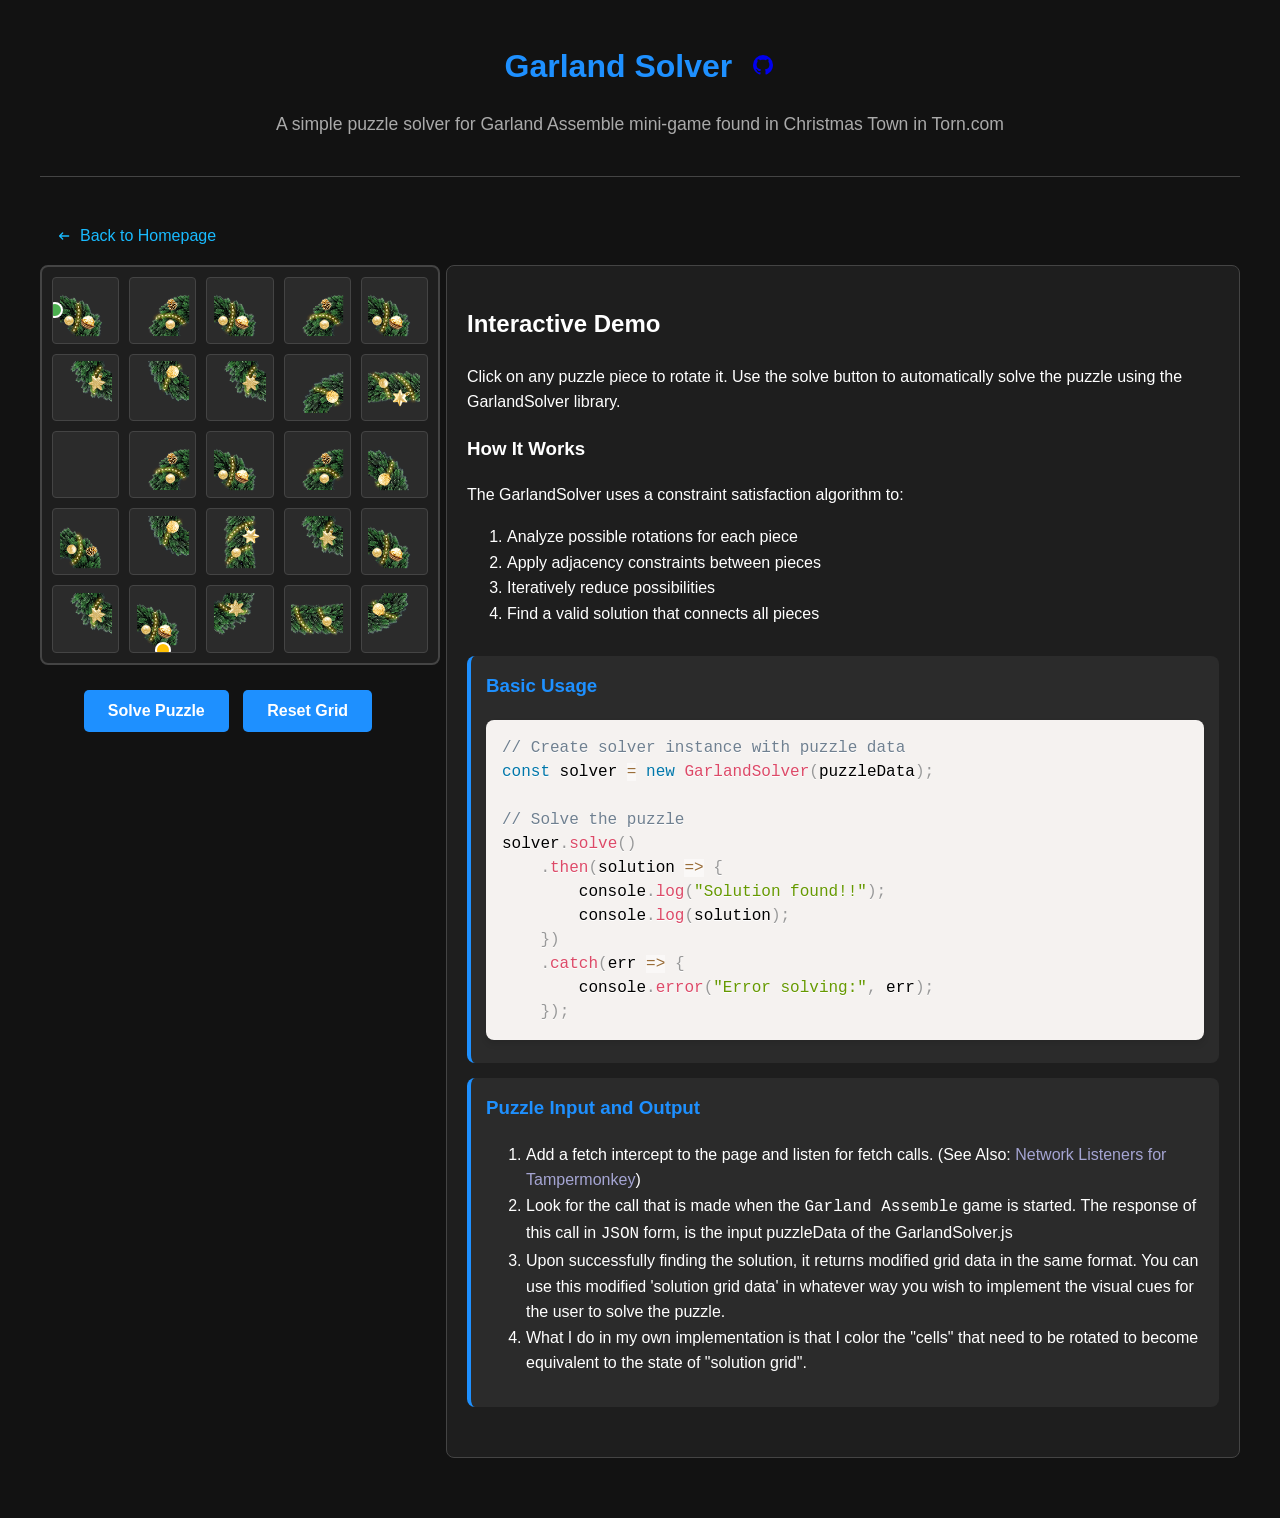
==== docs/examples/garland/index.html @ 89006426 "init" ====
<!DOCTYPE html>
<html lang="en">

<head>
    <meta charset="UTF-8">
    <meta name="viewport" content="width=device-width, initial-scale=1.0">
    <title>Garland Solver - Interactive Demo</title>
    <style>
        :root {
            --primary: #1e90ff;
            --primary-hover: #1c86ee;
            --bg-dark: #121212;
            --bg-medium: #1e1e1e;
            --bg-light: #2b2b2b;
            --border: #444;
            --text: #ffffff;
            --success: #4CAF50;
            --error: #F44336;
        }

        body {
            font-family: 'Segoe UI', Tahoma, Geneva, Verdana, sans-serif;
            margin: 0;
            padding: 20px;
            background-color: var(--bg-dark);
            color: var(--text);
            line-height: 1.6;
        }

        .container {
            max-width: 1200px;
            margin: 0 auto;
        }

        header {
            text-align: center;
            margin-bottom: 30px;
            padding-bottom: 20px;
            border-bottom: 1px solid var(--border);
        }

        h1 {
            color: var(--primary);
            margin-bottom: 10px;
        }

        .subtitle {
            color: #aaa;
            font-size: 1.1rem;
        }

        .demo-section {
            display: flex;
            flex-wrap: wrap;
            gap: 30px;
            margin-bottom: 40px;
        }

        .demo-grid {
            flex: 1;
            min-width: 300px;
        }

        .documentation {
            flex: 2;
            min-width: 300px;
            background-color: var(--bg-medium);
            padding: 20px;
            border-radius: 8px;
            border: 1px solid var(--border);
        }

        .grid {
            display: grid;
            grid-template-columns: repeat(5, 1fr);
            grid-gap: 10px;
            width: 100%;
            max-width: 530px;
            aspect-ratio: 1 / 1;
            background-color: var(--bg-medium);
            padding: 10px;
            border-radius: 8px;
            border: 2px solid var(--border);
            margin: 0 auto;
        }

        .grid-item {
            background-color: var(--bg-light);
            border: 1px solid var(--border);
            display: flex;
            justify-content: center;
            align-items: center;
            border-radius: 4px;
            transition: all 0.3s ease;
            position: relative;
            overflow: hidden;
        }

        .grid-item:hover {
            background-color: var(--bg-light);
            transform: scale(1.05);
            box-shadow: 0 0 10px rgba(30, 144, 255, 0.5);
        }

        .grid-item img {
            width: 80%;
            height: 80%;
            object-fit: contain;
            transition: transform 0.3s ease;
        }

        .grid-item.end::after {
            content: '';
            position: absolute;
            width: 12px;
            height: 12px;
            border-radius: 50%;
            border: 2px solid white;
        }

        .grid-item.end-right::after {
            right: -6px;
            top: 50%;
            transform: translateY(-50%);
            background-color: var(--primary);
        }

        .grid-item.end-left::after {
            left: -6px;
            top: 50%;
            transform: translateY(-50%);
            background-color: var(--success);
        }

        .grid-item.end-top::after {
            top: -6px;
            left: 50%;
            transform: translateX(-50%);
            background-color: var(--error);
        }

        .grid-item.end-bottom::after {
            bottom: -6px;
            left: 50%;
            transform: translateX(-50%);
            background-color: #FFC107;
        }

        .controls {
            text-align: center;
            margin: 20px 0;
        }

        button {
            background-color: var(--primary);
            color: var(--text);
            border: none;
            padding: 12px 24px;
            font-size: 16px;
            border-radius: 5px;
            cursor: pointer;
            transition: background-color 0.3s;
            font-weight: bold;
            margin: 5px;
        }

        button:hover {
            background-color: var(--primary-hover);
        }

        button:focus {
            outline: 2px solid var(--text);
            outline-offset: 2px;
        }

        .status {
            margin-top: 15px;
            padding: 10px;
            border-radius: 5px;
            text-align: center;
            font-weight: bold;
        }

        .success {
            background-color: rgba(76, 175, 80, 0.2);
            color: var(--success);
        }

        .error {
            background-color: rgba(244, 67, 54, 0.2);
            color: var(--error);
        }

        pre[class*="language-"] {
            border-radius: 8px;
            margin: 20px 0;
            box-shadow: 0 4px 6px rgba(0, 0, 0, 0.1);
        }

        code {
            font-family: 'Fira Code', Monaco, Consolas, 'Courier New', monospace;
        }

        .features {
            margin: 30px 0;
        }

        .feature {
            background-color: var(--bg-light);
            padding: 15px;
            border-radius: 8px;
            margin-bottom: 15px;
            border-left: 4px solid var(--primary);
        }

        .feature h3 {
            margin-top: 0;
            color: var(--primary);
        }

        footer {
            text-align: center;
            margin-top: 40px;
            padding-top: 20px;
            border-top: 1px solid var(--border);
            color: #aaa;
            font-size: 0.9rem;
        }

        @media (max-width: 768px) {
            .demo-section {
                flex-direction: column;
            }

            .grid {
                max-width: 100%;
            }
        }

        .feature ol li a {
            text-decoration: none;
            color: rgb(165, 165, 211) !important;
        }

        h1 span {
            margin-right: 1.2rem;
        }
        #back-to-homepage {
            padding: 1rem;
        }
        #back-to-homepage a {
            display: flex;
            align-items: center;
            gap: 0.5em;
            /* Adjust based on font size (e.g., 0.5em = half the font size) */
            text-decoration: none;
            color: #19bbff;

        }

        #back-to-homepage a svg {
            flex-shrink: 0;
            width: 1em;
            /* Makes SVG size match text size */
            height: 1em;
        }
    </style>
    <link rel="stylesheet" href="../../../css/prism.css">
    <script src="../../../js/prism.js"></script>
    <script src="../../../js/libs/garlandSolver.js"></script>
</head>

<body>
    <div class="container">
        <header>
            <h1><span>Garland Solver</span><a
                    href="https://github.com/sid-the-sloth1/libraries/tree/main/libs/garlandSolver" target="_blank"><svg
                        xmlns="http://www.w3.org/2000/svg" width="24" height="24" viewBox="0 0 24 24">
                        <path fill="currentColor"
                            d="M12 2A10 10 0 0 0 2 12c0 4.42 2.87 8.17 6.84 9.5c.5.08.66-.23.66-.5v-1.69c-2.77.6-3.36-1.34-3.36-1.34c-.46-1.16-1.11-1.47-1.11-1.47c-.91-.62.07-.6.07-.6c1 .07 1.53 1.03 1.53 1.03c.87 1.52 2.34 1.07 2.91.83c.09-.65.35-1.09.63-1.34c-2.22-.25-4.55-1.11-4.55-4.92c0-1.11.38-2 1.03-2.71c-.1-.25-.45-1.29.1-2.64c0 0 .84-.27 2.75 1.02c.79-.22 1.65-.33 2.5-.33s1.71.11 2.5.33c1.91-1.29 2.75-1.02 2.75-1.02c.55 1.35.2 2.39.1 2.64c.65.71 1.03 1.6 1.03 2.71c0 3.82-2.34 4.66-4.57 4.91c.36.31.69.92.69 1.85V21c0 .27.16.59.67.5C19.14 20.16 22 16.42 22 12A10 10 0 0 0 12 2" />
                    </svg></a></h1>
            <p class="subtitle">A simple puzzle solver for Garland Assemble mini-game found in Christmas Town in
                Torn.com</p>
        </header>
        <div id="back-to-homepage">
            <a href="../../../index.html">
                <svg xmlns="http://www.w3.org/2000/svg" width="24" height="24" viewBox="0 0 24 24">
                    <path fill="currentColor"
                        d="m7.85 13l2.85 2.85q.3.3.288.7t-.288.7q-.3.3-.712.313t-.713-.288L4.7 12.7q-.3-.3-.3-.7t.3-.7l4.575-4.575q.3-.3.713-.287t.712.312q.275.3.288.7t-.288.7L7.85 11H19q.425 0 .713.288T20 12t-.288.713T19 13z" />
                </svg>
                <span>Back to Homepage</span>
            </a>
        </div>
        <div class="demo-section">
            <div class="demo-grid">
                <div class="grid" id="grid"></div>
                <div class="controls">
                    <button id="solveBtn">Solve Puzzle</button>
                    <button id="resetBtn">Reset Grid</button>
                </div>
                <div id="status" class="status" style="display: none;"></div>
            </div>

            <div class="documentation">
                <h2>Interactive Demo</h2>
                <p>Click on any puzzle piece to rotate it. Use the solve button to automatically solve the puzzle using
                    the GarlandSolver library.</p>

                <h3>How It Works</h3>
                <p>The GarlandSolver uses a constraint satisfaction algorithm to:</p>
                <ol>
                    <li>Analyze possible rotations for each piece</li>
                    <li>Apply adjacency constraints between pieces</li>
                    <li>Iteratively reduce possibilities</li>
                    <li>Find a valid solution that connects all pieces</li>
                </ol>

                <div class="features">
                    <div class="feature">
                        <h3>Basic Usage</h3>
                        <pre><code class="language-javascript">// Create solver instance with puzzle data
const solver = new GarlandSolver(puzzleData);

// Solve the puzzle
solver.solve()
    .then(solution => {
        console.log("Solution found!!");
        console.log(solution);
    })
    .catch(err => {
        console.error("Error solving:", err);
    });</code></pre>
                    </div>

                    <div class="feature">
                        <h3>Puzzle Input and Output</h3>
                        <ol>
                            <li>Add a fetch intercept to the page and listen for fetch calls. (See Also: <a
                                    href="../../network-listeners.html">Network Listeners for Tampermonkey</a>)</li>
                            <li>Look for the call that is made when the <code>Garland Assemble</code> game is started.
                                The response of this call in <code>JSON</code> form, is the input puzzleData of the
                                GarlandSolver.js</li>
                            <li>Upon successfully finding the solution, it returns modified grid data in the same
                                format. You can use this modified 'solution grid data' in whatever way you wish to
                                implement the visual cues for the user to solve the puzzle.</li>
                            <li>What I do in my own implementation is that I color the "cells" that need to be rotated to
                                become equivalent to the state of "solution grid".</li>
                        </ol>
                    </div>
                </div>
            </div>
        </div>


    </div>

    <script>
        // Puzzle data


        const arrayOfPuzzles = [
            `{"ends":[{"position":[0,0],"side":"l"},{"position":[4,1],"side":"b"}],"tails":[[{"imageName":"angle_2","rotation":180,"connections":["b","l"]},{"imageName":"angle_1","rotation":90,"connections":["r","b"]},{"imageName":"angle_2","rotation":180,"connections":["b","l"]},{"imageName":"angle_1","rotation":90,"connections":["r","b"]},{"imageName":"angle_2","rotation":180,"connections":["b","l"]}],[{"imageName":"angle_4","rotation":0,"connections":["t","r"]},{"imageName":"angle_3","rotation":0,"connections":["t","r"]},{"imageName":"angle_4","rotation":0,"connections":["t","r"]},{"imageName":"angle_3","rotation":90,"connections":["r","b"]},{"imageName":"straight_4","rotation":0,"connections":["r","l"]}],[null,{"imageName":"angle_1","rotation":90,"connections":["r","b"]},{"imageName":"angle_2","rotation":180,"connections":["b","l"]},{"imageName":"angle_1","rotation":90,"connections":["r","b"]},{"imageName":"angle_3","rotation":180,"connections":["b","l"]}],[{"imageName":"angle_1","rotation":180,"connections":["b","l"]},{"imageName":"angle_3","rotation":0,"connections":["t","r"]},{"imageName":"straight_4","rotation":270,"connections":["b","t"]},{"imageName":"angle_4","rotation":0,"connections":["t","r"]},{"imageName":"angle_2","rotation":180,"connections":["b","l"]}],[{"imageName":"angle_4","rotation":0,"connections":["t","r"]},{"imageName":"angle_2","rotation":180,"connections":["b","l"]},{"imageName":"angle_4","rotation":270,"connections":["l","t"]},{"imageName":"straight_3","rotation":0,"connections":["r","l"]},{"imageName":"angle_3","rotation":270,"connections":["l","t"]}]],"userData":{"userStatus":"ok","message":""}}`,

            `{"ends":[{"position":[0,0],"side":"t"},{"position":[4,4],"side":"r"}],"tails":[[{"imageName":"straight_4","rotation":90,"connections":["t","b"]},null,{"imageName":"angle_3","rotation":90,"connections":["r","b"]},{"imageName":"angle_2","rotation":270,"connections":["l","t"]},null],[{"imageName":"angle_4","rotation":270,"connections":["l","t"]},{"imageName":"straight_1","rotation":0,"connections":["r","l"]},{"imageName":"angle_3","rotation":180,"connections":["b","l"]},{"imageName":"angle_4","rotation":90,"connections":["r","b"]},{"imageName":"angle_2","rotation":180,"connections":["b","l"]}],[{"imageName":"angle_1","rotation":90,"connections":["r","b"]},{"imageName":"straight_3","rotation":90,"connections":["t","b"]},{"imageName":"straight_1","rotation":270,"connections":["b","t"]},{"imageName":"straight_3","rotation":270,"connections":["b","t"]},{"imageName":"angle_3","rotation":270,"connections":["l","t"]}],[{"imageName":"angle_4","rotation":0,"connections":["t","r"]},{"imageName":"angle_2","rotation":270,"connections":["l","t"]},{"imageName":"angle_1","rotation":0,"connections":["t","r"]},{"imageName":"angle_2","rotation":0,"connections":["t","r"]},null],[null,{"imageName":"angle_4","rotation":0,"connections":["t","r"]},{"imageName":"angle_3","rotation":180,"connections":["b","l"]},{"imageName":"angle_4","rotation":0,"connections":["t","r"]},{"imageName":"straight_3","rotation":0,"connections":["r","l"]}]],"userData":{"userStatus":"ok","message":""}}`,

            `{"ends":[{"position":[2,4],"side":"r"},{"position":[4,3],"side":"b"}],"tails":[[null,null,null,{"imageName":"angle_1","rotation":180,"connections":["b","l"]},{"imageName":"angle_2","rotation":90,"connections":["r","b"]}],[{"imageName":"angle_1","rotation":0,"connections":["t","r"]},{"imageName":"angle_2","rotation":180,"connections":["b","l"]},{"imageName":"angle_1","rotation":0,"connections":["t","r"]},{"imageName":"cross","rotation":0,"connections":["t","r","b","l"]},{"imageName":"angle_3","rotation":0,"connections":["t","r"]}],[{"imageName":"angle_4","rotation":90,"connections":["r","b"]},{"imageName":"cross","rotation":0,"connections":["t","r","b","l"]},{"imageName":"cross","rotation":0,"connections":["t","r","b","l"]},{"imageName":"cross","rotation":0,"connections":["t","r","b","l"]},{"imageName":"straight_1","rotation":0,"connections":["r","l"]}],[{"imageName":"angle_1","rotation":0,"connections":["t","r"]},{"imageName":"cross","rotation":0,"connections":["t","r","b","l"]},{"imageName":"angle_3","rotation":0,"connections":["t","r"]},{"imageName":"straight_4","rotation":0,"connections":["r","l"]},null],[{"imageName":"angle_4","rotation":90,"connections":["r","b"]},{"imageName":"angle_3","rotation":270,"connections":["l","t"]},null,{"imageName":"straight_2","rotation":270,"connections":["b","t"]},null]],"userData":{"userStatus":"ok","message":""}}`,

            `{"ends":[{"position":[0,4],"side":"r"},{"position":[4,1],"side":"b"}],"tails":[[{"imageName":"angle_1","rotation":90,"connections":["r","b"]},{"imageName":"angle_2","rotation":0,"connections":["t","r"]},null,{"imageName":"angle_1","rotation":180,"connections":["b","l"]},{"imageName":"straight_1","rotation":180,"connections":["l","r"]}],[{"imageName":"angle_4","rotation":90,"connections":["r","b"]},{"imageName":"cross","rotation":0,"connections":["t","r","b","l"]},{"imageName":"angle_2","rotation":0,"connections":["t","r"]},{"imageName":"angle_4","rotation":0,"connections":["t","r"]},{"imageName":"angle_2","rotation":270,"connections":["l","t"]}],[null,{"imageName":"angle_4","rotation":270,"connections":["l","t"]},{"imageName":"cross","rotation":0,"connections":["t","r","b","l"]},{"imageName":"angle_2","rotation":270,"connections":["l","t"]},{"imageName":"straight_4","rotation":270,"connections":["b","t"]}],[{"imageName":"angle_1","rotation":90,"connections":["r","b"]},{"imageName":"angle_2","rotation":270,"connections":["l","t"]},{"imageName":"angle_4","rotation":90,"connections":["r","b"]},{"imageName":"cross","rotation":0,"connections":["t","r","b","l"]},{"imageName":"angle_3","rotation":0,"connections":["t","r"]}],[{"imageName":"angle_4","rotation":90,"connections":["r","b"]},{"imageName":"cross","rotation":0,"connections":["t","r","b","l"]},{"imageName":"straight_3","rotation":90,"connections":["t","b"]},{"imageName":"angle_3","rotation":270,"connections":["l","t"]},null]],"userData":{"userStatus":"ok","message":""}}`,

            `{"ends":[{"position":[0,2],"side":"t"},{"position":[4,2],"side":"b"}],"tails":[[{"imageName":"angle_1","rotation":180,"connections":["b","l"]},{"imageName":"straight_1","rotation":0,"connections":["r","l"]},{"imageName":"angle_3","rotation":270,"connections":["l","t"]},{"imageName":"angle_1","rotation":90,"connections":["r","b"]},{"imageName":"angle_2","rotation":180,"connections":["b","l"]}],[{"imageName":"angle_4","rotation":0,"connections":["t","r"]},{"imageName":"straight_3","rotation":270,"connections":["b","t"]},{"imageName":"straight_1","rotation":0,"connections":["r","l"]},{"imageName":"angle_3","rotation":0,"connections":["t","r"]},{"imageName":"straight_4","rotation":270,"connections":["b","t"]}],[{"imageName":"angle_1","rotation":180,"connections":["b","l"]},{"imageName":"straight_1","rotation":270,"connections":["b","t"]},{"imageName":"straight_3","rotation":0,"connections":["r","l"]},{"imageName":"straight_1","rotation":0,"connections":["r","l"]},{"imageName":"angle_3","rotation":270,"connections":["l","t"]}],[{"imageName":"straight_2","rotation":270,"connections":["b","t"]},{"imageName":"angle_1","rotation":90,"connections":["r","b"]},{"imageName":"straight_1","rotation":0,"connections":["r","l"]},{"imageName":"straight_3","rotation":90,"connections":["t","b"]},{"imageName":"angle_2","rotation":90,"connections":["r","b"]}],[{"imageName":"angle_4","rotation":0,"connections":["t","r"]},{"imageName":"angle_3","rotation":0,"connections":["t","r"]},{"imageName":"angle_1","rotation":90,"connections":["r","b"]},{"imageName":"straight_1","rotation":0,"connections":["r","l"]},{"imageName":"angle_3","rotation":270,"connections":["l","t"]}]],"userData":{"userStatus":"ok","message":""}}`
        ];
        const puzzleStr = arrayOfPuzzles[getRandomInt(arrayOfPuzzles.length)];
        let puzzleData = JSON.parse(puzzleStr);
        let originalData = JSON.parse(JSON.stringify(puzzleData));

        // Initialize the grid
        function initializeGrid() {
            const grid = document.getElementById('grid');
            grid.innerHTML = '';

            // Create 5x5 grid
            for (let x = 0; x < 5; x++) {
                for (let y = 0; y < 5; y++) {
                    const gridItem = document.createElement('div');
                    gridItem.className = 'grid-item';
                    gridItem.setAttribute('data-x', x);
                    gridItem.setAttribute('data-y', y);
                    grid.appendChild(gridItem);
                }
            }

            populateGrid(puzzleData);
        }
        function getRandomInt(x) {
            return Math.floor(Math.random() * (x));
        }

        // Populate grid with data
        function populateGrid(data) {
            // Mark ends
            data.ends.forEach(end => {
                const cell = getCell(end.position[0], end.position[1]);
                cell.classList.add('end', `end-${getDirectionName(end.side)}`);
            });

            // Populate cells
            for (let x = 0; x < 5; x++) {
                for (let y = 0; y < 5; y++) {
                    const cellData = data.tails[x][y];
                    const cellElement = getCell(x, y);

                    if (cellData) {
                        cellElement.innerHTML = `
                            <img src="../../../assets/garland/images/${cellData.imageName}.png" 
                                 style="transform: rotateZ(${cellData.rotation}deg)"
                                 alt="${cellData.imageName} piece">
                        `;
                    } else {
                        cellElement.innerHTML = '';
                        cellElement.classList.remove('end');
                    }
                }
            }

            // Add click handlers
            document.querySelectorAll('.grid-item').forEach(cell => {
                cell.addEventListener('click', handleCellClick);
            });
        }

        // Get cell element by coordinates
        function getCell(x, y) {
            return document.querySelector(`.grid-item[data-x="${x}"][data-y="${y}"]`);
        }

        // Convert direction shorthand to full name
        function getDirectionName(dir) {
            return { r: 'right', l: 'left', t: 'top', b: 'bottom' }[dir];
        }

        // Handle cell clicks (rotate)
        function handleCellClick(event) {
            const cell = event.currentTarget;
            const x = parseInt(cell.getAttribute('data-x'));
            const y = parseInt(cell.getAttribute('data-y'));

            if (cell.querySelector('img')) {
                const img = cell.querySelector('img');
                const currentRotation = parseInt(img.style.transform.replace('rotateZ(', '').replace('deg)', '')) || 0;
                const newRotation = (currentRotation + 90) % 360;

                img.style.transform = `rotateZ(${newRotation}deg)`;

                // Update puzzle data
                const cellData = puzzleData.tails[x][y];
                if (cellData) {
                    cellData.rotation = newRotation;
                    cellData.connections = getConnections(cellData.imageName, newRotation);
                }
            }
        }

        // Get connections for a piece
        function getConnections(imageName, rotation) {
            const normalizedRotation = rotation % 360;
            const connections = [];

            if (imageName.includes('angle')) {
                if (normalizedRotation === 0) return ['r', 't'];
                if (normalizedRotation === 90) return ['b', 'r'];
                if (normalizedRotation === 180) return ['b', 'l'];
                if (normalizedRotation === 270) return ['t', 'l'];
            }
            else if (imageName.includes('straight')) {
                if (normalizedRotation === 0 || normalizedRotation === 180) return ['r', 'l'];
                return ['t', 'b'];
            }
            else if (imageName.includes('cross')) {
                return ['t', 'r', 'b', 'l'];
            }

            return [];
        }

        // Update status message
        function updateStatus(message, isSuccess) {
            const status = document.getElementById('status');
            status.textContent = message;
            status.className = `status ${isSuccess ? 'success' : 'error'}`;
            status.style.display = 'block';

            setTimeout(() => {
                status.style.opacity = '0';
                setTimeout(() => {
                    status.style.display = 'none';
                    status.style.opacity = '1';
                }, 500);
            }, 3000);
        }

        // Solve button handler
        document.getElementById('solveBtn').addEventListener('click', () => {
            const solver = new GarlandSolver(puzzleData);
            updateStatus('Solving puzzle...', true);

            solver.solve()
                .then(solution => {
                    puzzleData = solution;
                    populateGrid(puzzleData);
                    updateStatus('Puzzle solved successfully!', true);
                })
                .catch(err => {
                    console.error('Error:', err);
                    updateStatus('Failed to solve puzzle: ' + err.message, false);
                });
        });

        // Reset button handler
        document.getElementById('resetBtn').addEventListener('click', () => {
            puzzleData = JSON.parse(JSON.stringify(originalData));
            populateGrid(puzzleData);
            updateStatus('Grid reset to original state', true);
        });

        // Initialize
        initializeGrid();
    </script>
</body>

</html>
---- css/prism.css ----
/* PrismJS 1.30.0
https://prismjs.com/download#themes=prism&languages=markup+css+clike+javascript+json+python+typescript */
code[class*=language-],pre[class*=language-]{color:#000;background:0 0;text-shadow:0 1px #fff;font-family:Consolas,Monaco,'Andale Mono','Ubuntu Mono',monospace;font-size:1em;text-align:left;white-space:pre;word-spacing:normal;word-break:normal;word-wrap:normal;line-height:1.5;-moz-tab-size:4;-o-tab-size:4;tab-size:4;-webkit-hyphens:none;-moz-hyphens:none;-ms-hyphens:none;hyphens:none}code[class*=language-] ::-moz-selection,code[class*=language-]::-moz-selection,pre[class*=language-] ::-moz-selection,pre[class*=language-]::-moz-selection{text-shadow:none;background:#b3d4fc}code[class*=language-] ::selection,code[class*=language-]::selection,pre[class*=language-] ::selection,pre[class*=language-]::selection{text-shadow:none;background:#b3d4fc}@media print{code[class*=language-],pre[class*=language-]{text-shadow:none}}pre[class*=language-]{padding:1em;margin:.5em 0;overflow:auto}:not(pre)>code[class*=language-],pre[class*=language-]{background:#f5f2f0}:not(pre)>code[class*=language-]{padding:.1em;border-radius:.3em;white-space:normal}.token.cdata,.token.comment,.token.doctype,.token.prolog{color:#708090}.token.punctuation{color:#999}.token.namespace{opacity:.7}.token.boolean,.token.constant,.token.deleted,.token.number,.token.property,.token.symbol,.token.tag{color:#905}.token.attr-name,.token.builtin,.token.char,.token.inserted,.token.selector,.token.string{color:#690}.language-css .token.string,.style .token.string,.token.entity,.token.operator,.token.url{color:#9a6e3a;background:hsla(0,0%,100%,.5)}.token.atrule,.token.attr-value,.token.keyword{color:#07a}.token.class-name,.token.function{color:#dd4a68}.token.important,.token.regex,.token.variable{color:#e90}.token.bold,.token.important{font-weight:700}.token.italic{font-style:italic}.token.entity{cursor:help}
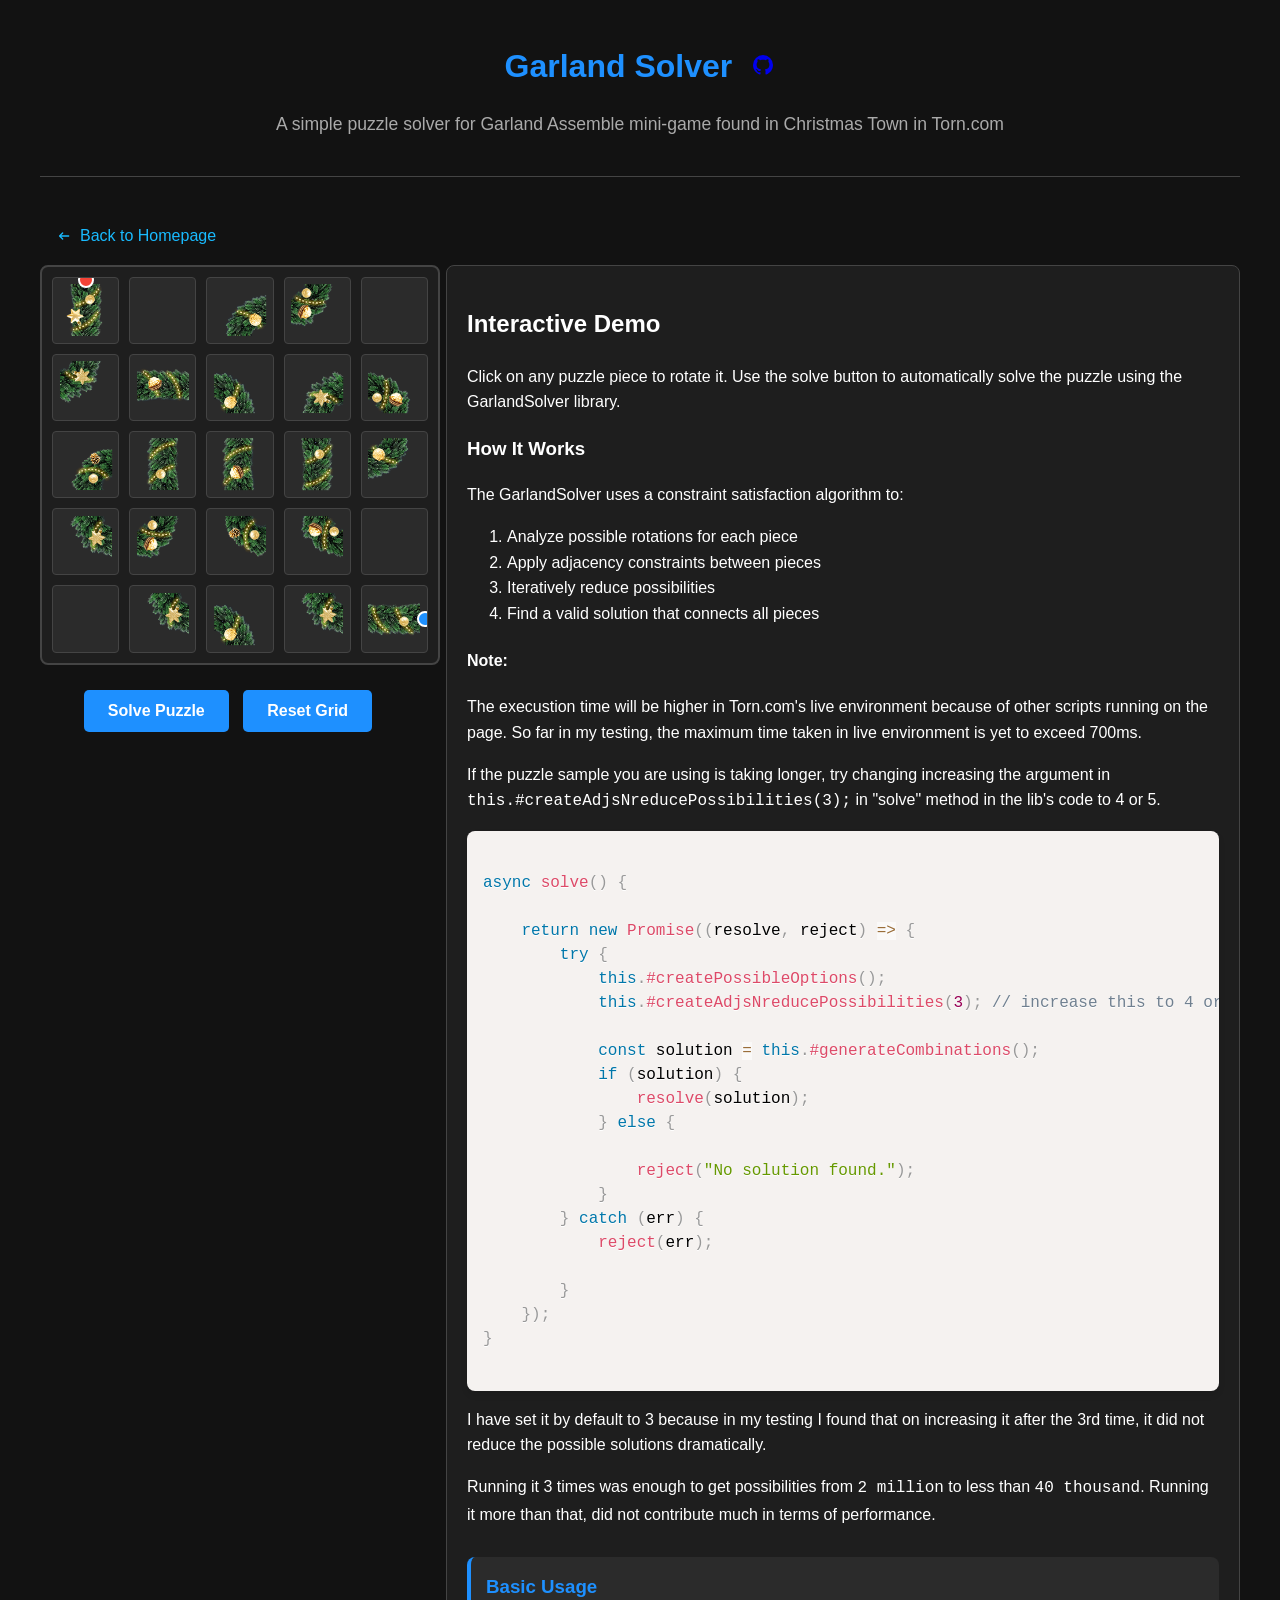
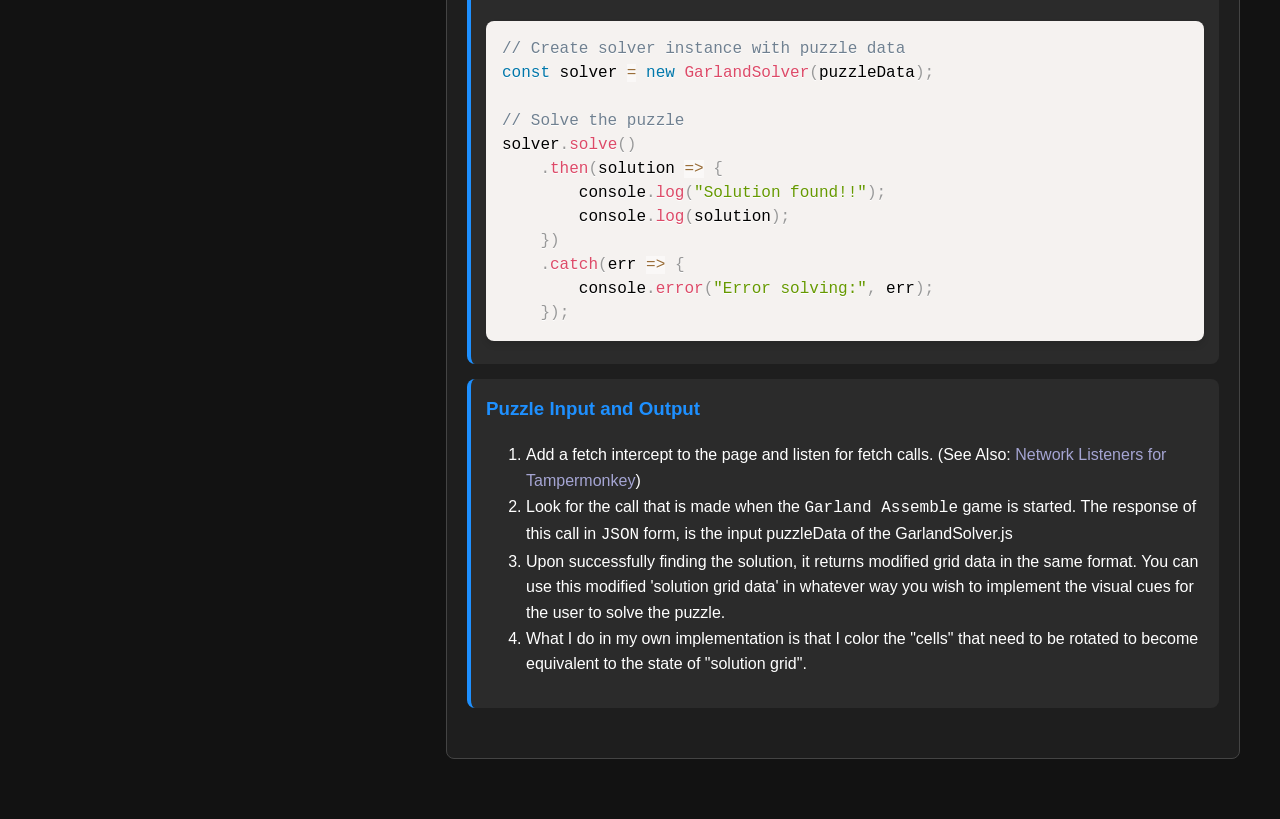
==== commit 4d9ba875: "updated Galand solver documentation" ====
--- a/docs/examples/garland/index.html
+++ b/docs/examples/garland/index.html
@@ -315,6 +315,34 @@
                     <li>Find a valid solution that connects all pieces</li>
                 </ol>
 
+                <h4>Note:</h4>
+                <p>The execustion time will be higher in Torn.com's live environment because of other scripts running on the page. So far in my testing, the maximum time taken in live environment is yet to exceed 700ms.</p>
+                <p>If the puzzle sample you are using is taking longer, try changing increasing the argument in <code>this.#createAdjsNreducePossibilities(3);</code> in "solve" method in the lib's code to 4 or 5.</p>
+                <pre><code class="language-javascript">
+async solve() {
+
+    return new Promise((resolve, reject) => {
+        try {
+            this.#createPossibleOptions();
+            this.#createAdjsNreducePossibilities(3); // increase this to 4 or 5 if your puzzle sample is taking too long to solve.
+            
+            const solution = this.#generateCombinations();
+            if (solution) {
+                resolve(solution);
+            } else {
+                    
+                reject("No solution found.");
+            }
+        } catch (err) {
+            reject(err);
+
+        }
+    });
+}
+                </code></pre>
+                <p>I have set it by default to 3 because in my testing I found that on increasing it after the 3rd time, it did not reduce the possible solutions dramatically.</p>
+                <p>Running it 3 times was enough to get possibilities from <code>2 million</code> to less than <code>40 thousand</code>. Running it more than that, did not contribute much in terms of performance.</p>
+
                 <div class="features">
                     <div class="feature">
                         <h3>Basic Usage</h3>
@@ -502,14 +530,17 @@
         document.getElementById('solveBtn').addEventListener('click', () => {
             const solver = new GarlandSolver(puzzleData);
             updateStatus('Solving puzzle...', true);
-
+            let start = performance.now();
+            let end;
             solver.solve()
                 .then(solution => {
+                    end = performance.now();
                     puzzleData = solution;
                     populateGrid(puzzleData);
-                    updateStatus('Puzzle solved successfully!', true);
+                    updateStatus(`Puzzle solved successfully in ${(end - start).toFixed(2)} ms`, true);
                 })
                 .catch(err => {
+                    end = performance.now();
                     console.error('Error:', err);
                     updateStatus('Failed to solve puzzle: ' + err.message, false);
                 });
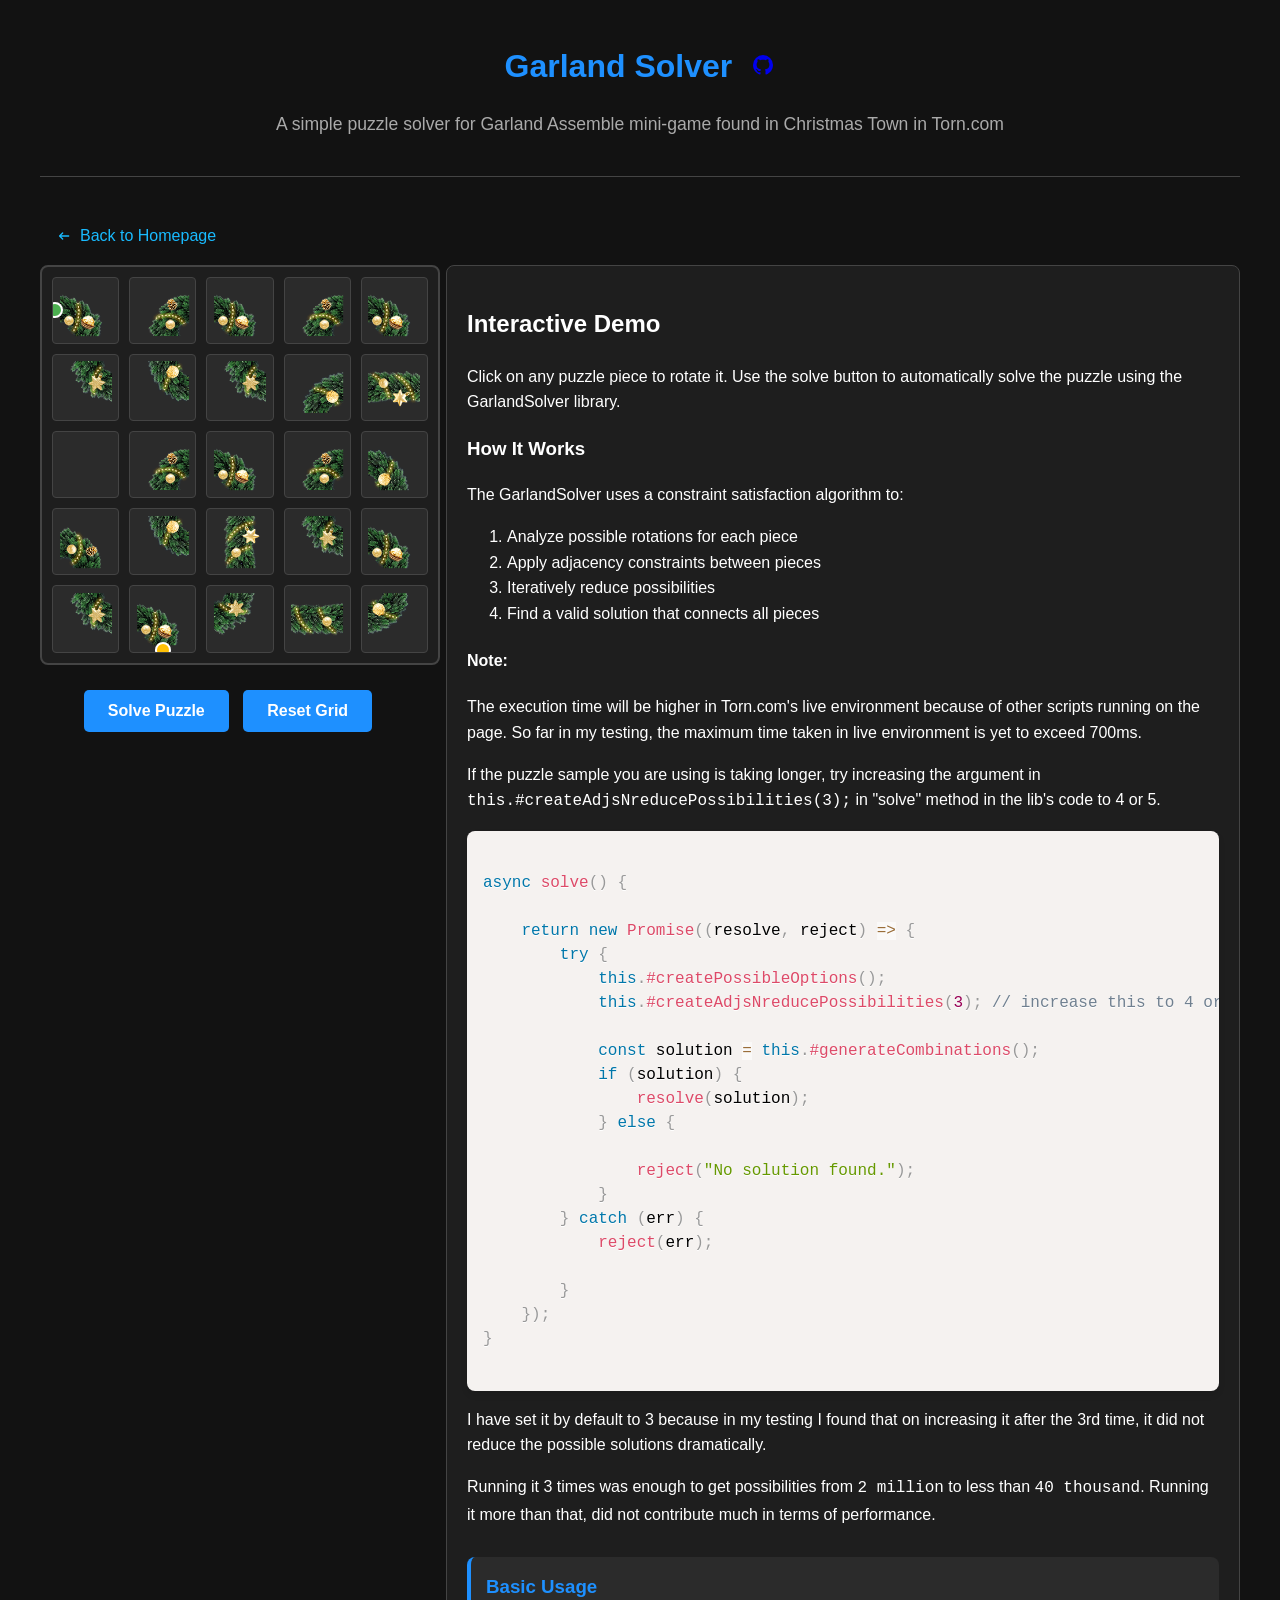
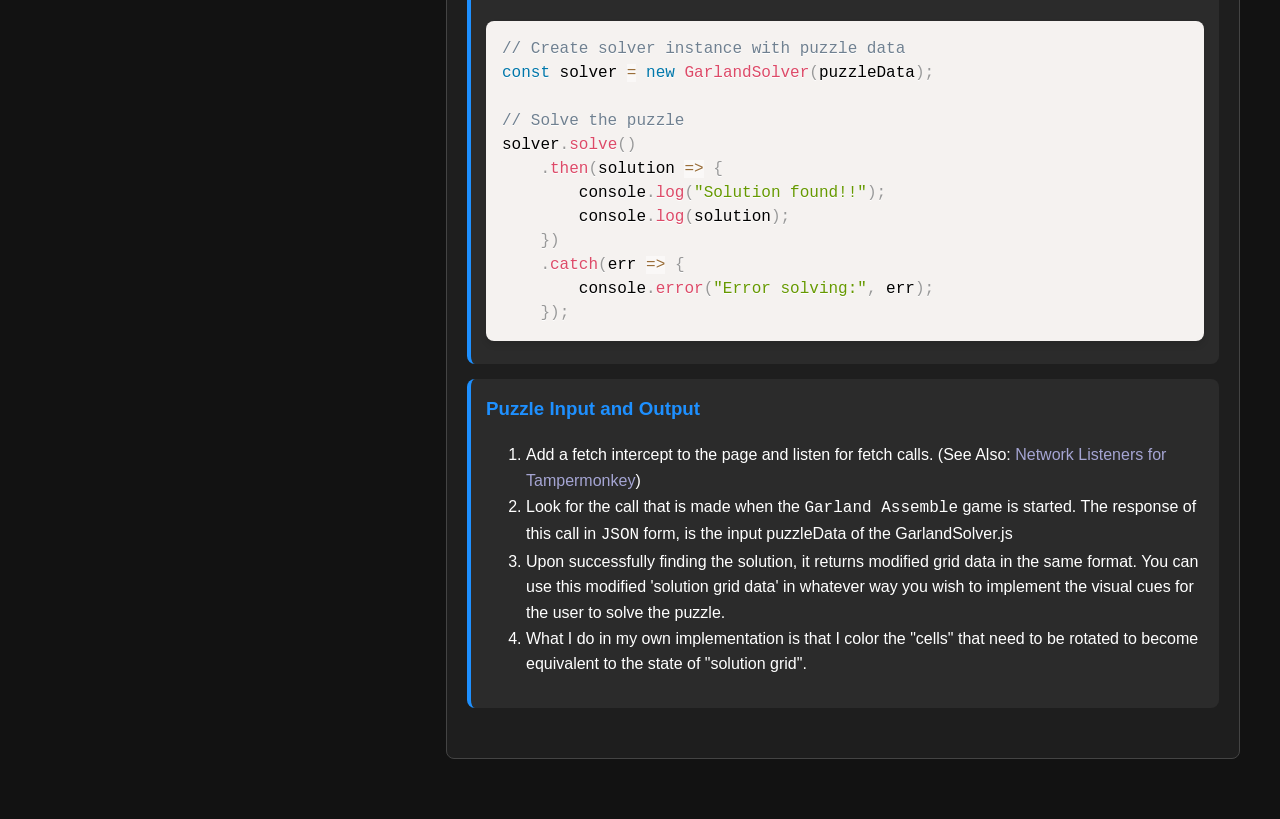
==== commit e23f209d: "fix typos" ====
--- a/docs/examples/garland/index.html
+++ b/docs/examples/garland/index.html
@@ -316,8 +316,8 @@
                 </ol>
 
                 <h4>Note:</h4>
-                <p>The execustion time will be higher in Torn.com's live environment because of other scripts running on the page. So far in my testing, the maximum time taken in live environment is yet to exceed 700ms.</p>
-                <p>If the puzzle sample you are using is taking longer, try changing increasing the argument in <code>this.#createAdjsNreducePossibilities(3);</code> in "solve" method in the lib's code to 4 or 5.</p>
+                <p>The execution time will be higher in Torn.com's live environment because of other scripts running on the page. So far in my testing, the maximum time taken in live environment is yet to exceed 700ms.</p>
+                <p>If the puzzle sample you are using is taking longer, try  increasing the argument in <code>this.#createAdjsNreducePossibilities(3);</code> in "solve" method in the lib's code to 4 or 5.</p>
                 <pre><code class="language-javascript">
 async solve() {
 
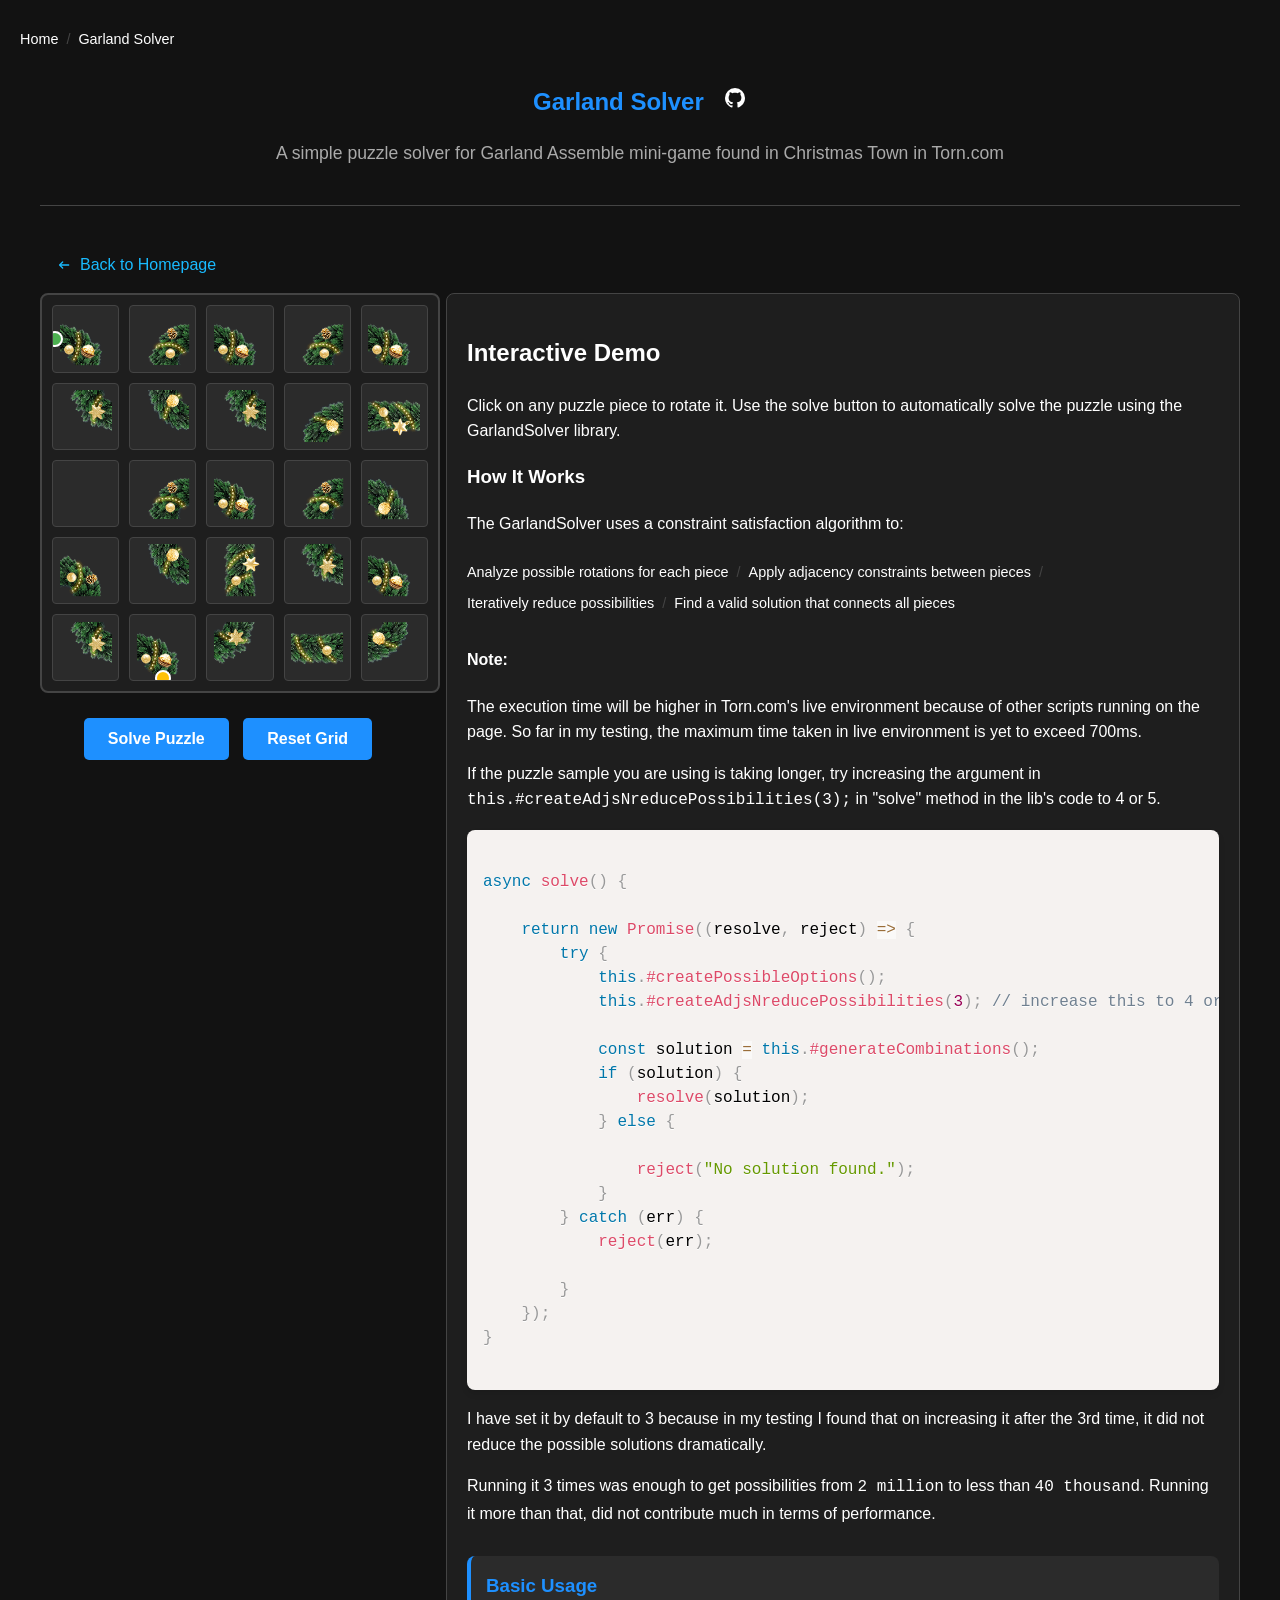
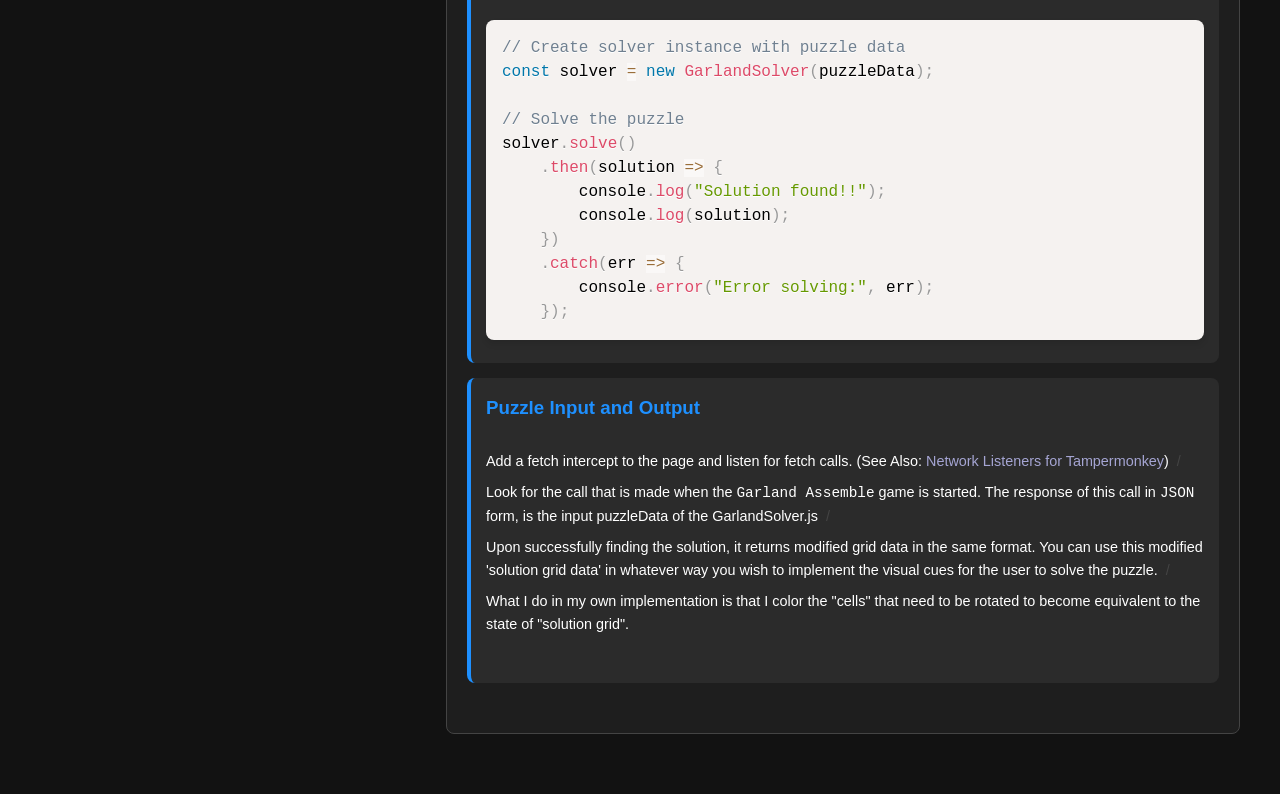
==== commit 6f083552: "added SEO information to example pages" ====
--- a/docs/examples/garland/index.html
+++ b/docs/examples/garland/index.html
@@ -4,7 +4,7 @@
 <head>
     <meta charset="UTF-8">
     <meta name="viewport" content="width=device-width, initial-scale=1.0">
-    <title>Garland Solver - Interactive Demo</title>
+    <title>Garland Solver For CT in Torn.com: Demo</title>
     <style>
         :root {
             --primary: #1e90ff;
@@ -31,6 +31,33 @@
             max-width: 1200px;
             margin: 0 auto;
         }
+
+    
+        h1 a {
+            color: var(--text);
+        }
+
+        /* Breadcrumbs */
+        .breadcrumbs ol {
+            display: flex;
+            flex-wrap: wrap;
+            gap: 0.5rem;
+            padding: 0.5rem 0;
+            margin: 0 0 1.5rem 0;
+            list-style: none;
+            font-size: 0.9rem;
+        }
+
+        .breadcrumbs li:not(:last-child)::after {
+            content: "/";
+            margin-left: 0.5rem;
+            color: var(--border);
+        }
+        .breadcrumbs li a {
+            color: var(--text);
+            text-decoration: none;
+        }
+
 
         header {
             text-align: center;
@@ -245,9 +272,11 @@
         h1 span {
             margin-right: 1.2rem;
         }
+
         #back-to-homepage {
             padding: 1rem;
         }
+
         #back-to-homepage a {
             display: flex;
             align-items: center;
@@ -265,60 +294,117 @@
             height: 1em;
         }
     </style>
+    <meta name="description"
+        content="Interactive demo of GarlandSolver.js - a JavaScript library that automatically solves the Garland Assemble puzzle game in Torn.com's Christmas Town event.">
+
+    <!-- Keywords -->
+    <meta name="keywords"
+        content="garland solver, torn.com puzzle solver, christmas town solver, garland assemble solver, javascript puzzle solver, game automation">
+
+    <!-- Canonical URL -->
+    <link rel="canonical" href="https://sid-the-sloth1.github.io/docs/examples/garland/index.html">
+
+    <!-- Open Graph / Facebook -->
+    <meta property="og:type" content="website">
+    <meta property="og:url" content="https://sid-the-sloth1.github.io/docs/examples/garland/index.html">
+    <meta property="og:title" content="Garland Solver - Interactive Puzzle Demo">
+    <meta property="og:description"
+        content="Try the live demo of GarlandSolver.js that automatically solves Torn.com's Garland Assemble puzzle game">
+    <meta property="og:image" content="https://sid-the-sloth1.github.io/assets/meta/garland-og.png">
+    <!-- Shared Meta Assets (same as homepage) -->
+    <link rel="icon" href="../../../assets/meta/favicon.ico" type="image/x-icon">
+    <link rel="icon" type="image/png" sizes="32x32" href="../../../assets/meta/favicon-32x32.png">
+    <link rel="icon" type="image/png" sizes="16x16" href="../../../assets/meta/favicon-16x16.png">
+    <link rel="apple-touch-icon" sizes="180x180" href="../../../assets/meta/apple-touch-icon.png">
+
+    <!-- Twitter -->
+    <meta name="twitter:card" content="summary_large_image">
+    <meta name="twitter:title" content="Garland Solver Demo">
+    <meta name="twitter:description"
+        content="Interactive demo of the JavaScript puzzle solver for Torn.com's Christmas Town event">
+    <meta name="twitter:image" content="https://sid-the-sloth1.github.io/assets/meta/garland-twitter.png">
     <link rel="stylesheet" href="../../../css/prism.css">
+    <meta name="google-site-verification" content="g1EHB7r6RRB3Ioa-_hxz0rApg1rMswhGQ7xAxW9MjKA" />
+    <script type="application/ld+json">
+        {
+          "@context": "https://schema.org",
+          "@type": "WebApplication",
+          "name": "Garland Solver",
+          "description": "Interactive puzzle solver for Torn.com's Garland Assemble game",
+          "applicationCategory": "GameApplication",
+          "operatingSystem": "Web Browser",
+          "creator": {
+            "@type": "Person",
+            "name": "Hardy (Sid The Sloth)",
+            "url": "https://github.com/sid-the-sloth1"
+          }
+        }
+        </script>
+
     <script src="../../../js/prism.js"></script>
     <script src="../../../js/libs/garlandSolver.js"></script>
 </head>
-
-<body>
-    <div class="container">
-        <header>
-            <h1><span>Garland Solver</span><a
-                    href="https://github.com/sid-the-sloth1/libraries/tree/main/libs/garlandSolver" target="_blank"><svg
-                        xmlns="http://www.w3.org/2000/svg" width="24" height="24" viewBox="0 0 24 24">
+<nav class="breadcrumbs" aria-label="Breadcrumb">
+    <ol>
+        <li><a href="../../../index.html">Home</a></li>
+        <li aria-current="page">Garland Solver</li>
+    </ol>
+
+    <body>
+        <div class="container">
+            <header>
+                <h1><span>Garland Solver</span><a
+                        href="https://github.com/sid-the-sloth1/libraries/tree/main/libs/garlandSolver"
+                        target="_blank"><svg xmlns="http://www.w3.org/2000/svg" width="24" height="24"
+                            viewBox="0 0 24 24">
+                            <path fill="currentColor"
+                                d="M12 2A10 10 0 0 0 2 12c0 4.42 2.87 8.17 6.84 9.5c.5.08.66-.23.66-.5v-1.69c-2.77.6-3.36-1.34-3.36-1.34c-.46-1.16-1.11-1.47-1.11-1.47c-.91-.62.07-.6.07-.6c1 .07 1.53 1.03 1.53 1.03c.87 1.52 2.34 1.07 2.91.83c.09-.65.35-1.09.63-1.34c-2.22-.25-4.55-1.11-4.55-4.92c0-1.11.38-2 1.03-2.71c-.1-.25-.45-1.29.1-2.64c0 0 .84-.27 2.75 1.02c.79-.22 1.65-.33 2.5-.33s1.71.11 2.5.33c1.91-1.29 2.75-1.02 2.75-1.02c.55 1.35.2 2.39.1 2.64c.65.71 1.03 1.6 1.03 2.71c0 3.82-2.34 4.66-4.57 4.91c.36.31.69.92.69 1.85V21c0 .27.16.59.67.5C19.14 20.16 22 16.42 22 12A10 10 0 0 0 12 2" />
+                        </svg></a></h1>
+                <p class="subtitle">A simple puzzle solver for Garland Assemble mini-game found in Christmas Town in
+                    Torn.com</p>
+            </header>
+            <div id="back-to-homepage">
+                <a href="../../../index.html">
+                    <svg xmlns="http://www.w3.org/2000/svg" width="24" height="24" viewBox="0 0 24 24">
                         <path fill="currentColor"
-                            d="M12 2A10 10 0 0 0 2 12c0 4.42 2.87 8.17 6.84 9.5c.5.08.66-.23.66-.5v-1.69c-2.77.6-3.36-1.34-3.36-1.34c-.46-1.16-1.11-1.47-1.11-1.47c-.91-.62.07-.6.07-.6c1 .07 1.53 1.03 1.53 1.03c.87 1.52 2.34 1.07 2.91.83c.09-.65.35-1.09.63-1.34c-2.22-.25-4.55-1.11-4.55-4.92c0-1.11.38-2 1.03-2.71c-.1-.25-.45-1.29.1-2.64c0 0 .84-.27 2.75 1.02c.79-.22 1.65-.33 2.5-.33s1.71.11 2.5.33c1.91-1.29 2.75-1.02 2.75-1.02c.55 1.35.2 2.39.1 2.64c.65.71 1.03 1.6 1.03 2.71c0 3.82-2.34 4.66-4.57 4.91c.36.31.69.92.69 1.85V21c0 .27.16.59.67.5C19.14 20.16 22 16.42 22 12A10 10 0 0 0 12 2" />
-                    </svg></a></h1>
-            <p class="subtitle">A simple puzzle solver for Garland Assemble mini-game found in Christmas Town in
-                Torn.com</p>
-        </header>
-        <div id="back-to-homepage">
-            <a href="../../../index.html">
-                <svg xmlns="http://www.w3.org/2000/svg" width="24" height="24" viewBox="0 0 24 24">
-                    <path fill="currentColor"
-                        d="m7.85 13l2.85 2.85q.3.3.288.7t-.288.7q-.3.3-.712.313t-.713-.288L4.7 12.7q-.3-.3-.3-.7t.3-.7l4.575-4.575q.3-.3.713-.287t.712.312q.275.3.288.7t-.288.7L7.85 11H19q.425 0 .713.288T20 12t-.288.713T19 13z" />
-                </svg>
-                <span>Back to Homepage</span>
-            </a>
-        </div>
-        <div class="demo-section">
-            <div class="demo-grid">
-                <div class="grid" id="grid"></div>
-                <div class="controls">
-                    <button id="solveBtn">Solve Puzzle</button>
-                    <button id="resetBtn">Reset Grid</button>
+                            d="m7.85 13l2.85 2.85q.3.3.288.7t-.288.7q-.3.3-.712.313t-.713-.288L4.7 12.7q-.3-.3-.3-.7t.3-.7l4.575-4.575q.3-.3.713-.287t.712.312q.275.3.288.7t-.288.7L7.85 11H19q.425 0 .713.288T20 12t-.288.713T19 13z" />
+                    </svg>
+                    <span>Back to Homepage</span>
+                </a>
+            </div>
+            <div class="demo-section">
+                <div class="demo-grid">
+                    <div class="grid" id="grid"></div>
+                    <div class="controls">
+                        <button id="solveBtn">Solve Puzzle</button>
+                        <button id="resetBtn">Reset Grid</button>
+                    </div>
+                    <div id="status" class="status" style="display: none;"></div>
                 </div>
-                <div id="status" class="status" style="display: none;"></div>
-            </div>
-
-            <div class="documentation">
-                <h2>Interactive Demo</h2>
-                <p>Click on any puzzle piece to rotate it. Use the solve button to automatically solve the puzzle using
-                    the GarlandSolver library.</p>
-
-                <h3>How It Works</h3>
-                <p>The GarlandSolver uses a constraint satisfaction algorithm to:</p>
-                <ol>
-                    <li>Analyze possible rotations for each piece</li>
-                    <li>Apply adjacency constraints between pieces</li>
-                    <li>Iteratively reduce possibilities</li>
-                    <li>Find a valid solution that connects all pieces</li>
-                </ol>
-
-                <h4>Note:</h4>
-                <p>The execution time will be higher in Torn.com's live environment because of other scripts running on the page. So far in my testing, the maximum time taken in live environment is yet to exceed 700ms.</p>
-                <p>If the puzzle sample you are using is taking longer, try  increasing the argument in <code>this.#createAdjsNreducePossibilities(3);</code> in "solve" method in the lib's code to 4 or 5.</p>
-                <pre><code class="language-javascript">
+
+                <div class="documentation">
+                    <h2>Interactive Demo</h2>
+                    <p>Click on any puzzle piece to rotate it. Use the solve button to automatically solve the puzzle
+                        using
+                        the GarlandSolver library.</p>
+
+                    <h3>How It Works</h3>
+                    <p>The GarlandSolver uses a constraint satisfaction algorithm to:</p>
+                    <ol>
+                        <li>Analyze possible rotations for each piece</li>
+                        <li>Apply adjacency constraints between pieces</li>
+                        <li>Iteratively reduce possibilities</li>
+                        <li>Find a valid solution that connects all pieces</li>
+                    </ol>
+
+                    <h4>Note:</h4>
+                    <p>The execution time will be higher in Torn.com's live environment because of other scripts running
+                        on the page. So far in my testing, the maximum time taken in live environment is yet to exceed
+                        700ms.</p>
+                    <p>If the puzzle sample you are using is taking longer, try increasing the argument in
+                        <code>this.#createAdjsNreducePossibilities(3);</code> in "solve" method in the lib's code to 4
+                        or 5.</p>
+                    <pre><code class="language-javascript">
 async solve() {
 
     return new Promise((resolve, reject) => {
@@ -340,13 +426,16 @@
     });
 }
                 </code></pre>
-                <p>I have set it by default to 3 because in my testing I found that on increasing it after the 3rd time, it did not reduce the possible solutions dramatically.</p>
-                <p>Running it 3 times was enough to get possibilities from <code>2 million</code> to less than <code>40 thousand</code>. Running it more than that, did not contribute much in terms of performance.</p>
-
-                <div class="features">
-                    <div class="feature">
-                        <h3>Basic Usage</h3>
-                        <pre><code class="language-javascript">// Create solver instance with puzzle data
+                    <p>I have set it by default to 3 because in my testing I found that on increasing it after the 3rd
+                        time, it did not reduce the possible solutions dramatically.</p>
+                    <p>Running it 3 times was enough to get possibilities from <code>2 million</code> to less than
+                        <code>40 thousand</code>. Running it more than that, did not contribute much in terms of
+                        performance.</p>
+
+                    <div class="features">
+                        <div class="feature">
+                            <h3>Basic Usage</h3>
+                            <pre><code class="language-javascript">// Create solver instance with puzzle data
 const solver = new GarlandSolver(puzzleData);
 
 // Solve the puzzle
@@ -358,204 +447,206 @@
     .catch(err => {
         console.error("Error solving:", err);
     });</code></pre>
-                    </div>
-
-                    <div class="feature">
-                        <h3>Puzzle Input and Output</h3>
-                        <ol>
-                            <li>Add a fetch intercept to the page and listen for fetch calls. (See Also: <a
-                                    href="../../network-listeners.html">Network Listeners for Tampermonkey</a>)</li>
-                            <li>Look for the call that is made when the <code>Garland Assemble</code> game is started.
-                                The response of this call in <code>JSON</code> form, is the input puzzleData of the
-                                GarlandSolver.js</li>
-                            <li>Upon successfully finding the solution, it returns modified grid data in the same
-                                format. You can use this modified 'solution grid data' in whatever way you wish to
-                                implement the visual cues for the user to solve the puzzle.</li>
-                            <li>What I do in my own implementation is that I color the "cells" that need to be rotated to
-                                become equivalent to the state of "solution grid".</li>
-                        </ol>
+                        </div>
+
+                        <div class="feature">
+                            <h3>Puzzle Input and Output</h3>
+                            <ol>
+                                <li>Add a fetch intercept to the page and listen for fetch calls. (See Also: <a
+                                        href="../../network-listeners.html">Network Listeners for Tampermonkey</a>)</li>
+                                <li>Look for the call that is made when the <code>Garland Assemble</code> game is
+                                    started.
+                                    The response of this call in <code>JSON</code> form, is the input puzzleData of the
+                                    GarlandSolver.js</li>
+                                <li>Upon successfully finding the solution, it returns modified grid data in the same
+                                    format. You can use this modified 'solution grid data' in whatever way you wish to
+                                    implement the visual cues for the user to solve the puzzle.</li>
+                                <li>What I do in my own implementation is that I color the "cells" that need to be
+                                    rotated to
+                                    become equivalent to the state of "solution grid".</li>
+                            </ol>
+                        </div>
                     </div>
                 </div>
             </div>
+
+
         </div>
 
-
-    </div>
-
-    <script>
-        // Puzzle data
-
-
-        const arrayOfPuzzles = [
-            `{"ends":[{"position":[0,0],"side":"l"},{"position":[4,1],"side":"b"}],"tails":[[{"imageName":"angle_2","rotation":180,"connections":["b","l"]},{"imageName":"angle_1","rotation":90,"connections":["r","b"]},{"imageName":"angle_2","rotation":180,"connections":["b","l"]},{"imageName":"angle_1","rotation":90,"connections":["r","b"]},{"imageName":"angle_2","rotation":180,"connections":["b","l"]}],[{"imageName":"angle_4","rotation":0,"connections":["t","r"]},{"imageName":"angle_3","rotation":0,"connections":["t","r"]},{"imageName":"angle_4","rotation":0,"connections":["t","r"]},{"imageName":"angle_3","rotation":90,"connections":["r","b"]},{"imageName":"straight_4","rotation":0,"connections":["r","l"]}],[null,{"imageName":"angle_1","rotation":90,"connections":["r","b"]},{"imageName":"angle_2","rotation":180,"connections":["b","l"]},{"imageName":"angle_1","rotation":90,"connections":["r","b"]},{"imageName":"angle_3","rotation":180,"connections":["b","l"]}],[{"imageName":"angle_1","rotation":180,"connections":["b","l"]},{"imageName":"angle_3","rotation":0,"connections":["t","r"]},{"imageName":"straight_4","rotation":270,"connections":["b","t"]},{"imageName":"angle_4","rotation":0,"connections":["t","r"]},{"imageName":"angle_2","rotation":180,"connections":["b","l"]}],[{"imageName":"angle_4","rotation":0,"connections":["t","r"]},{"imageName":"angle_2","rotation":180,"connections":["b","l"]},{"imageName":"angle_4","rotation":270,"connections":["l","t"]},{"imageName":"straight_3","rotation":0,"connections":["r","l"]},{"imageName":"angle_3","rotation":270,"connections":["l","t"]}]],"userData":{"userStatus":"ok","message":""}}`,
-
-            `{"ends":[{"position":[0,0],"side":"t"},{"position":[4,4],"side":"r"}],"tails":[[{"imageName":"straight_4","rotation":90,"connections":["t","b"]},null,{"imageName":"angle_3","rotation":90,"connections":["r","b"]},{"imageName":"angle_2","rotation":270,"connections":["l","t"]},null],[{"imageName":"angle_4","rotation":270,"connections":["l","t"]},{"imageName":"straight_1","rotation":0,"connections":["r","l"]},{"imageName":"angle_3","rotation":180,"connections":["b","l"]},{"imageName":"angle_4","rotation":90,"connections":["r","b"]},{"imageName":"angle_2","rotation":180,"connections":["b","l"]}],[{"imageName":"angle_1","rotation":90,"connections":["r","b"]},{"imageName":"straight_3","rotation":90,"connections":["t","b"]},{"imageName":"straight_1","rotation":270,"connections":["b","t"]},{"imageName":"straight_3","rotation":270,"connections":["b","t"]},{"imageName":"angle_3","rotation":270,"connections":["l","t"]}],[{"imageName":"angle_4","rotation":0,"connections":["t","r"]},{"imageName":"angle_2","rotation":270,"connections":["l","t"]},{"imageName":"angle_1","rotation":0,"connections":["t","r"]},{"imageName":"angle_2","rotation":0,"connections":["t","r"]},null],[null,{"imageName":"angle_4","rotation":0,"connections":["t","r"]},{"imageName":"angle_3","rotation":180,"connections":["b","l"]},{"imageName":"angle_4","rotation":0,"connections":["t","r"]},{"imageName":"straight_3","rotation":0,"connections":["r","l"]}]],"userData":{"userStatus":"ok","message":""}}`,
-
-            `{"ends":[{"position":[2,4],"side":"r"},{"position":[4,3],"side":"b"}],"tails":[[null,null,null,{"imageName":"angle_1","rotation":180,"connections":["b","l"]},{"imageName":"angle_2","rotation":90,"connections":["r","b"]}],[{"imageName":"angle_1","rotation":0,"connections":["t","r"]},{"imageName":"angle_2","rotation":180,"connections":["b","l"]},{"imageName":"angle_1","rotation":0,"connections":["t","r"]},{"imageName":"cross","rotation":0,"connections":["t","r","b","l"]},{"imageName":"angle_3","rotation":0,"connections":["t","r"]}],[{"imageName":"angle_4","rotation":90,"connections":["r","b"]},{"imageName":"cross","rotation":0,"connections":["t","r","b","l"]},{"imageName":"cross","rotation":0,"connections":["t","r","b","l"]},{"imageName":"cross","rotation":0,"connections":["t","r","b","l"]},{"imageName":"straight_1","rotation":0,"connections":["r","l"]}],[{"imageName":"angle_1","rotation":0,"connections":["t","r"]},{"imageName":"cross","rotation":0,"connections":["t","r","b","l"]},{"imageName":"angle_3","rotation":0,"connections":["t","r"]},{"imageName":"straight_4","rotation":0,"connections":["r","l"]},null],[{"imageName":"angle_4","rotation":90,"connections":["r","b"]},{"imageName":"angle_3","rotation":270,"connections":["l","t"]},null,{"imageName":"straight_2","rotation":270,"connections":["b","t"]},null]],"userData":{"userStatus":"ok","message":""}}`,
-
-            `{"ends":[{"position":[0,4],"side":"r"},{"position":[4,1],"side":"b"}],"tails":[[{"imageName":"angle_1","rotation":90,"connections":["r","b"]},{"imageName":"angle_2","rotation":0,"connections":["t","r"]},null,{"imageName":"angle_1","rotation":180,"connections":["b","l"]},{"imageName":"straight_1","rotation":180,"connections":["l","r"]}],[{"imageName":"angle_4","rotation":90,"connections":["r","b"]},{"imageName":"cross","rotation":0,"connections":["t","r","b","l"]},{"imageName":"angle_2","rotation":0,"connections":["t","r"]},{"imageName":"angle_4","rotation":0,"connections":["t","r"]},{"imageName":"angle_2","rotation":270,"connections":["l","t"]}],[null,{"imageName":"angle_4","rotation":270,"connections":["l","t"]},{"imageName":"cross","rotation":0,"connections":["t","r","b","l"]},{"imageName":"angle_2","rotation":270,"connections":["l","t"]},{"imageName":"straight_4","rotation":270,"connections":["b","t"]}],[{"imageName":"angle_1","rotation":90,"connections":["r","b"]},{"imageName":"angle_2","rotation":270,"connections":["l","t"]},{"imageName":"angle_4","rotation":90,"connections":["r","b"]},{"imageName":"cross","rotation":0,"connections":["t","r","b","l"]},{"imageName":"angle_3","rotation":0,"connections":["t","r"]}],[{"imageName":"angle_4","rotation":90,"connections":["r","b"]},{"imageName":"cross","rotation":0,"connections":["t","r","b","l"]},{"imageName":"straight_3","rotation":90,"connections":["t","b"]},{"imageName":"angle_3","rotation":270,"connections":["l","t"]},null]],"userData":{"userStatus":"ok","message":""}}`,
-
-            `{"ends":[{"position":[0,2],"side":"t"},{"position":[4,2],"side":"b"}],"tails":[[{"imageName":"angle_1","rotation":180,"connections":["b","l"]},{"imageName":"straight_1","rotation":0,"connections":["r","l"]},{"imageName":"angle_3","rotation":270,"connections":["l","t"]},{"imageName":"angle_1","rotation":90,"connections":["r","b"]},{"imageName":"angle_2","rotation":180,"connections":["b","l"]}],[{"imageName":"angle_4","rotation":0,"connections":["t","r"]},{"imageName":"straight_3","rotation":270,"connections":["b","t"]},{"imageName":"straight_1","rotation":0,"connections":["r","l"]},{"imageName":"angle_3","rotation":0,"connections":["t","r"]},{"imageName":"straight_4","rotation":270,"connections":["b","t"]}],[{"imageName":"angle_1","rotation":180,"connections":["b","l"]},{"imageName":"straight_1","rotation":270,"connections":["b","t"]},{"imageName":"straight_3","rotation":0,"connections":["r","l"]},{"imageName":"straight_1","rotation":0,"connections":["r","l"]},{"imageName":"angle_3","rotation":270,"connections":["l","t"]}],[{"imageName":"straight_2","rotation":270,"connections":["b","t"]},{"imageName":"angle_1","rotation":90,"connections":["r","b"]},{"imageName":"straight_1","rotation":0,"connections":["r","l"]},{"imageName":"straight_3","rotation":90,"connections":["t","b"]},{"imageName":"angle_2","rotation":90,"connections":["r","b"]}],[{"imageName":"angle_4","rotation":0,"connections":["t","r"]},{"imageName":"angle_3","rotation":0,"connections":["t","r"]},{"imageName":"angle_1","rotation":90,"connections":["r","b"]},{"imageName":"straight_1","rotation":0,"connections":["r","l"]},{"imageName":"angle_3","rotation":270,"connections":["l","t"]}]],"userData":{"userStatus":"ok","message":""}}`
-        ];
-        const puzzleStr = arrayOfPuzzles[getRandomInt(arrayOfPuzzles.length)];
-        let puzzleData = JSON.parse(puzzleStr);
-        let originalData = JSON.parse(JSON.stringify(puzzleData));
-
-        // Initialize the grid
-        function initializeGrid() {
-            const grid = document.getElementById('grid');
-            grid.innerHTML = '';
-
-            // Create 5x5 grid
-            for (let x = 0; x < 5; x++) {
-                for (let y = 0; y < 5; y++) {
-                    const gridItem = document.createElement('div');
-                    gridItem.className = 'grid-item';
-                    gridItem.setAttribute('data-x', x);
-                    gridItem.setAttribute('data-y', y);
-                    grid.appendChild(gridItem);
+        <script>
+            // Puzzle data
+
+
+            const arrayOfPuzzles = [
+                `{"ends":[{"position":[0,0],"side":"l"},{"position":[4,1],"side":"b"}],"tails":[[{"imageName":"angle_2","rotation":180,"connections":["b","l"]},{"imageName":"angle_1","rotation":90,"connections":["r","b"]},{"imageName":"angle_2","rotation":180,"connections":["b","l"]},{"imageName":"angle_1","rotation":90,"connections":["r","b"]},{"imageName":"angle_2","rotation":180,"connections":["b","l"]}],[{"imageName":"angle_4","rotation":0,"connections":["t","r"]},{"imageName":"angle_3","rotation":0,"connections":["t","r"]},{"imageName":"angle_4","rotation":0,"connections":["t","r"]},{"imageName":"angle_3","rotation":90,"connections":["r","b"]},{"imageName":"straight_4","rotation":0,"connections":["r","l"]}],[null,{"imageName":"angle_1","rotation":90,"connections":["r","b"]},{"imageName":"angle_2","rotation":180,"connections":["b","l"]},{"imageName":"angle_1","rotation":90,"connections":["r","b"]},{"imageName":"angle_3","rotation":180,"connections":["b","l"]}],[{"imageName":"angle_1","rotation":180,"connections":["b","l"]},{"imageName":"angle_3","rotation":0,"connections":["t","r"]},{"imageName":"straight_4","rotation":270,"connections":["b","t"]},{"imageName":"angle_4","rotation":0,"connections":["t","r"]},{"imageName":"angle_2","rotation":180,"connections":["b","l"]}],[{"imageName":"angle_4","rotation":0,"connections":["t","r"]},{"imageName":"angle_2","rotation":180,"connections":["b","l"]},{"imageName":"angle_4","rotation":270,"connections":["l","t"]},{"imageName":"straight_3","rotation":0,"connections":["r","l"]},{"imageName":"angle_3","rotation":270,"connections":["l","t"]}]],"userData":{"userStatus":"ok","message":""}}`,
+
+                `{"ends":[{"position":[0,0],"side":"t"},{"position":[4,4],"side":"r"}],"tails":[[{"imageName":"straight_4","rotation":90,"connections":["t","b"]},null,{"imageName":"angle_3","rotation":90,"connections":["r","b"]},{"imageName":"angle_2","rotation":270,"connections":["l","t"]},null],[{"imageName":"angle_4","rotation":270,"connections":["l","t"]},{"imageName":"straight_1","rotation":0,"connections":["r","l"]},{"imageName":"angle_3","rotation":180,"connections":["b","l"]},{"imageName":"angle_4","rotation":90,"connections":["r","b"]},{"imageName":"angle_2","rotation":180,"connections":["b","l"]}],[{"imageName":"angle_1","rotation":90,"connections":["r","b"]},{"imageName":"straight_3","rotation":90,"connections":["t","b"]},{"imageName":"straight_1","rotation":270,"connections":["b","t"]},{"imageName":"straight_3","rotation":270,"connections":["b","t"]},{"imageName":"angle_3","rotation":270,"connections":["l","t"]}],[{"imageName":"angle_4","rotation":0,"connections":["t","r"]},{"imageName":"angle_2","rotation":270,"connections":["l","t"]},{"imageName":"angle_1","rotation":0,"connections":["t","r"]},{"imageName":"angle_2","rotation":0,"connections":["t","r"]},null],[null,{"imageName":"angle_4","rotation":0,"connections":["t","r"]},{"imageName":"angle_3","rotation":180,"connections":["b","l"]},{"imageName":"angle_4","rotation":0,"connections":["t","r"]},{"imageName":"straight_3","rotation":0,"connections":["r","l"]}]],"userData":{"userStatus":"ok","message":""}}`,
+
+                `{"ends":[{"position":[2,4],"side":"r"},{"position":[4,3],"side":"b"}],"tails":[[null,null,null,{"imageName":"angle_1","rotation":180,"connections":["b","l"]},{"imageName":"angle_2","rotation":90,"connections":["r","b"]}],[{"imageName":"angle_1","rotation":0,"connections":["t","r"]},{"imageName":"angle_2","rotation":180,"connections":["b","l"]},{"imageName":"angle_1","rotation":0,"connections":["t","r"]},{"imageName":"cross","rotation":0,"connections":["t","r","b","l"]},{"imageName":"angle_3","rotation":0,"connections":["t","r"]}],[{"imageName":"angle_4","rotation":90,"connections":["r","b"]},{"imageName":"cross","rotation":0,"connections":["t","r","b","l"]},{"imageName":"cross","rotation":0,"connections":["t","r","b","l"]},{"imageName":"cross","rotation":0,"connections":["t","r","b","l"]},{"imageName":"straight_1","rotation":0,"connections":["r","l"]}],[{"imageName":"angle_1","rotation":0,"connections":["t","r"]},{"imageName":"cross","rotation":0,"connections":["t","r","b","l"]},{"imageName":"angle_3","rotation":0,"connections":["t","r"]},{"imageName":"straight_4","rotation":0,"connections":["r","l"]},null],[{"imageName":"angle_4","rotation":90,"connections":["r","b"]},{"imageName":"angle_3","rotation":270,"connections":["l","t"]},null,{"imageName":"straight_2","rotation":270,"connections":["b","t"]},null]],"userData":{"userStatus":"ok","message":""}}`,
+
+                `{"ends":[{"position":[0,4],"side":"r"},{"position":[4,1],"side":"b"}],"tails":[[{"imageName":"angle_1","rotation":90,"connections":["r","b"]},{"imageName":"angle_2","rotation":0,"connections":["t","r"]},null,{"imageName":"angle_1","rotation":180,"connections":["b","l"]},{"imageName":"straight_1","rotation":180,"connections":["l","r"]}],[{"imageName":"angle_4","rotation":90,"connections":["r","b"]},{"imageName":"cross","rotation":0,"connections":["t","r","b","l"]},{"imageName":"angle_2","rotation":0,"connections":["t","r"]},{"imageName":"angle_4","rotation":0,"connections":["t","r"]},{"imageName":"angle_2","rotation":270,"connections":["l","t"]}],[null,{"imageName":"angle_4","rotation":270,"connections":["l","t"]},{"imageName":"cross","rotation":0,"connections":["t","r","b","l"]},{"imageName":"angle_2","rotation":270,"connections":["l","t"]},{"imageName":"straight_4","rotation":270,"connections":["b","t"]}],[{"imageName":"angle_1","rotation":90,"connections":["r","b"]},{"imageName":"angle_2","rotation":270,"connections":["l","t"]},{"imageName":"angle_4","rotation":90,"connections":["r","b"]},{"imageName":"cross","rotation":0,"connections":["t","r","b","l"]},{"imageName":"angle_3","rotation":0,"connections":["t","r"]}],[{"imageName":"angle_4","rotation":90,"connections":["r","b"]},{"imageName":"cross","rotation":0,"connections":["t","r","b","l"]},{"imageName":"straight_3","rotation":90,"connections":["t","b"]},{"imageName":"angle_3","rotation":270,"connections":["l","t"]},null]],"userData":{"userStatus":"ok","message":""}}`,
+
+                `{"ends":[{"position":[0,2],"side":"t"},{"position":[4,2],"side":"b"}],"tails":[[{"imageName":"angle_1","rotation":180,"connections":["b","l"]},{"imageName":"straight_1","rotation":0,"connections":["r","l"]},{"imageName":"angle_3","rotation":270,"connections":["l","t"]},{"imageName":"angle_1","rotation":90,"connections":["r","b"]},{"imageName":"angle_2","rotation":180,"connections":["b","l"]}],[{"imageName":"angle_4","rotation":0,"connections":["t","r"]},{"imageName":"straight_3","rotation":270,"connections":["b","t"]},{"imageName":"straight_1","rotation":0,"connections":["r","l"]},{"imageName":"angle_3","rotation":0,"connections":["t","r"]},{"imageName":"straight_4","rotation":270,"connections":["b","t"]}],[{"imageName":"angle_1","rotation":180,"connections":["b","l"]},{"imageName":"straight_1","rotation":270,"connections":["b","t"]},{"imageName":"straight_3","rotation":0,"connections":["r","l"]},{"imageName":"straight_1","rotation":0,"connections":["r","l"]},{"imageName":"angle_3","rotation":270,"connections":["l","t"]}],[{"imageName":"straight_2","rotation":270,"connections":["b","t"]},{"imageName":"angle_1","rotation":90,"connections":["r","b"]},{"imageName":"straight_1","rotation":0,"connections":["r","l"]},{"imageName":"straight_3","rotation":90,"connections":["t","b"]},{"imageName":"angle_2","rotation":90,"connections":["r","b"]}],[{"imageName":"angle_4","rotation":0,"connections":["t","r"]},{"imageName":"angle_3","rotation":0,"connections":["t","r"]},{"imageName":"angle_1","rotation":90,"connections":["r","b"]},{"imageName":"straight_1","rotation":0,"connections":["r","l"]},{"imageName":"angle_3","rotation":270,"connections":["l","t"]}]],"userData":{"userStatus":"ok","message":""}}`
+            ];
+            const puzzleStr = arrayOfPuzzles[getRandomInt(arrayOfPuzzles.length)];
+            let puzzleData = JSON.parse(puzzleStr);
+            let originalData = JSON.parse(JSON.stringify(puzzleData));
+
+            // Initialize the grid
+            function initializeGrid() {
+                const grid = document.getElementById('grid');
+                grid.innerHTML = '';
+
+                // Create 5x5 grid
+                for (let x = 0; x < 5; x++) {
+                    for (let y = 0; y < 5; y++) {
+                        const gridItem = document.createElement('div');
+                        gridItem.className = 'grid-item';
+                        gridItem.setAttribute('data-x', x);
+                        gridItem.setAttribute('data-y', y);
+                        grid.appendChild(gridItem);
+                    }
                 }
-            }
-
-            populateGrid(puzzleData);
-        }
-        function getRandomInt(x) {
-            return Math.floor(Math.random() * (x));
-        }
-
-        // Populate grid with data
-        function populateGrid(data) {
-            // Mark ends
-            data.ends.forEach(end => {
-                const cell = getCell(end.position[0], end.position[1]);
-                cell.classList.add('end', `end-${getDirectionName(end.side)}`);
-            });
-
-            // Populate cells
-            for (let x = 0; x < 5; x++) {
-                for (let y = 0; y < 5; y++) {
-                    const cellData = data.tails[x][y];
-                    const cellElement = getCell(x, y);
-
-                    if (cellData) {
-                        cellElement.innerHTML = `
+
+                populateGrid(puzzleData);
+            }
+            function getRandomInt(x) {
+                return Math.floor(Math.random() * (x));
+            }
+
+            // Populate grid with data
+            function populateGrid(data) {
+                // Mark ends
+                data.ends.forEach(end => {
+                    const cell = getCell(end.position[0], end.position[1]);
+                    cell.classList.add('end', `end-${getDirectionName(end.side)}`);
+                });
+
+                // Populate cells
+                for (let x = 0; x < 5; x++) {
+                    for (let y = 0; y < 5; y++) {
+                        const cellData = data.tails[x][y];
+                        const cellElement = getCell(x, y);
+
+                        if (cellData) {
+                            cellElement.innerHTML = `
                             <img src="../../../assets/garland/images/${cellData.imageName}.png" 
                                  style="transform: rotateZ(${cellData.rotation}deg)"
                                  alt="${cellData.imageName} piece">
                         `;
-                    } else {
-                        cellElement.innerHTML = '';
-                        cellElement.classList.remove('end');
+                        } else {
+                            cellElement.innerHTML = '';
+                            cellElement.classList.remove('end');
+                        }
                     }
                 }
-            }
-
-            // Add click handlers
-            document.querySelectorAll('.grid-item').forEach(cell => {
-                cell.addEventListener('click', handleCellClick);
+
+                // Add click handlers
+                document.querySelectorAll('.grid-item').forEach(cell => {
+                    cell.addEventListener('click', handleCellClick);
+                });
+            }
+
+            // Get cell element by coordinates
+            function getCell(x, y) {
+                return document.querySelector(`.grid-item[data-x="${x}"][data-y="${y}"]`);
+            }
+
+            // Convert direction shorthand to full name
+            function getDirectionName(dir) {
+                return { r: 'right', l: 'left', t: 'top', b: 'bottom' }[dir];
+            }
+
+            // Handle cell clicks (rotate)
+            function handleCellClick(event) {
+                const cell = event.currentTarget;
+                const x = parseInt(cell.getAttribute('data-x'));
+                const y = parseInt(cell.getAttribute('data-y'));
+
+                if (cell.querySelector('img')) {
+                    const img = cell.querySelector('img');
+                    const currentRotation = parseInt(img.style.transform.replace('rotateZ(', '').replace('deg)', '')) || 0;
+                    const newRotation = (currentRotation + 90) % 360;
+
+                    img.style.transform = `rotateZ(${newRotation}deg)`;
+
+                    // Update puzzle data
+                    const cellData = puzzleData.tails[x][y];
+                    if (cellData) {
+                        cellData.rotation = newRotation;
+                        cellData.connections = getConnections(cellData.imageName, newRotation);
+                    }
+                }
+            }
+
+            // Get connections for a piece
+            function getConnections(imageName, rotation) {
+                const normalizedRotation = rotation % 360;
+                const connections = [];
+
+                if (imageName.includes('angle')) {
+                    if (normalizedRotation === 0) return ['r', 't'];
+                    if (normalizedRotation === 90) return ['b', 'r'];
+                    if (normalizedRotation === 180) return ['b', 'l'];
+                    if (normalizedRotation === 270) return ['t', 'l'];
+                }
+                else if (imageName.includes('straight')) {
+                    if (normalizedRotation === 0 || normalizedRotation === 180) return ['r', 'l'];
+                    return ['t', 'b'];
+                }
+                else if (imageName.includes('cross')) {
+                    return ['t', 'r', 'b', 'l'];
+                }
+
+                return [];
+            }
+
+            // Update status message
+            function updateStatus(message, isSuccess) {
+                const status = document.getElementById('status');
+                status.textContent = message;
+                status.className = `status ${isSuccess ? 'success' : 'error'}`;
+                status.style.display = 'block';
+
+                setTimeout(() => {
+                    status.style.opacity = '0';
+                    setTimeout(() => {
+                        status.style.display = 'none';
+                        status.style.opacity = '1';
+                    }, 500);
+                }, 3000);
+            }
+
+            // Solve button handler
+            document.getElementById('solveBtn').addEventListener('click', () => {
+                const solver = new GarlandSolver(puzzleData);
+                updateStatus('Solving puzzle...', true);
+                let start = performance.now();
+                let end;
+                solver.solve()
+                    .then(solution => {
+                        end = performance.now();
+                        puzzleData = solution;
+                        populateGrid(puzzleData);
+                        updateStatus(`Puzzle solved successfully in ${(end - start).toFixed(2)} ms`, true);
+                    })
+                    .catch(err => {
+                        end = performance.now();
+                        console.error('Error:', err);
+                        updateStatus('Failed to solve puzzle: ' + err.message, false);
+                    });
             });
-        }
-
-        // Get cell element by coordinates
-        function getCell(x, y) {
-            return document.querySelector(`.grid-item[data-x="${x}"][data-y="${y}"]`);
-        }
-
-        // Convert direction shorthand to full name
-        function getDirectionName(dir) {
-            return { r: 'right', l: 'left', t: 'top', b: 'bottom' }[dir];
-        }
-
-        // Handle cell clicks (rotate)
-        function handleCellClick(event) {
-            const cell = event.currentTarget;
-            const x = parseInt(cell.getAttribute('data-x'));
-            const y = parseInt(cell.getAttribute('data-y'));
-
-            if (cell.querySelector('img')) {
-                const img = cell.querySelector('img');
-                const currentRotation = parseInt(img.style.transform.replace('rotateZ(', '').replace('deg)', '')) || 0;
-                const newRotation = (currentRotation + 90) % 360;
-
-                img.style.transform = `rotateZ(${newRotation}deg)`;
-
-                // Update puzzle data
-                const cellData = puzzleData.tails[x][y];
-                if (cellData) {
-                    cellData.rotation = newRotation;
-                    cellData.connections = getConnections(cellData.imageName, newRotation);
-                }
-            }
-        }
-
-        // Get connections for a piece
-        function getConnections(imageName, rotation) {
-            const normalizedRotation = rotation % 360;
-            const connections = [];
-
-            if (imageName.includes('angle')) {
-                if (normalizedRotation === 0) return ['r', 't'];
-                if (normalizedRotation === 90) return ['b', 'r'];
-                if (normalizedRotation === 180) return ['b', 'l'];
-                if (normalizedRotation === 270) return ['t', 'l'];
-            }
-            else if (imageName.includes('straight')) {
-                if (normalizedRotation === 0 || normalizedRotation === 180) return ['r', 'l'];
-                return ['t', 'b'];
-            }
-            else if (imageName.includes('cross')) {
-                return ['t', 'r', 'b', 'l'];
-            }
-
-            return [];
-        }
-
-        // Update status message
-        function updateStatus(message, isSuccess) {
-            const status = document.getElementById('status');
-            status.textContent = message;
-            status.className = `status ${isSuccess ? 'success' : 'error'}`;
-            status.style.display = 'block';
-
-            setTimeout(() => {
-                status.style.opacity = '0';
-                setTimeout(() => {
-                    status.style.display = 'none';
-                    status.style.opacity = '1';
-                }, 500);
-            }, 3000);
-        }
-
-        // Solve button handler
-        document.getElementById('solveBtn').addEventListener('click', () => {
-            const solver = new GarlandSolver(puzzleData);
-            updateStatus('Solving puzzle...', true);
-            let start = performance.now();
-            let end;
-            solver.solve()
-                .then(solution => {
-                    end = performance.now();
-                    puzzleData = solution;
-                    populateGrid(puzzleData);
-                    updateStatus(`Puzzle solved successfully in ${(end - start).toFixed(2)} ms`, true);
-                })
-                .catch(err => {
-                    end = performance.now();
-                    console.error('Error:', err);
-                    updateStatus('Failed to solve puzzle: ' + err.message, false);
-                });
-        });
-
-        // Reset button handler
-        document.getElementById('resetBtn').addEventListener('click', () => {
-            puzzleData = JSON.parse(JSON.stringify(originalData));
-            populateGrid(puzzleData);
-            updateStatus('Grid reset to original state', true);
-        });
-
-        // Initialize
-        initializeGrid();
-    </script>
-</body>
+
+            // Reset button handler
+            document.getElementById('resetBtn').addEventListener('click', () => {
+                puzzleData = JSON.parse(JSON.stringify(originalData));
+                populateGrid(puzzleData);
+                updateStatus('Grid reset to original state', true);
+            });
+
+            // Initialize
+            initializeGrid();
+        </script>
+    </body>
 
 </html>
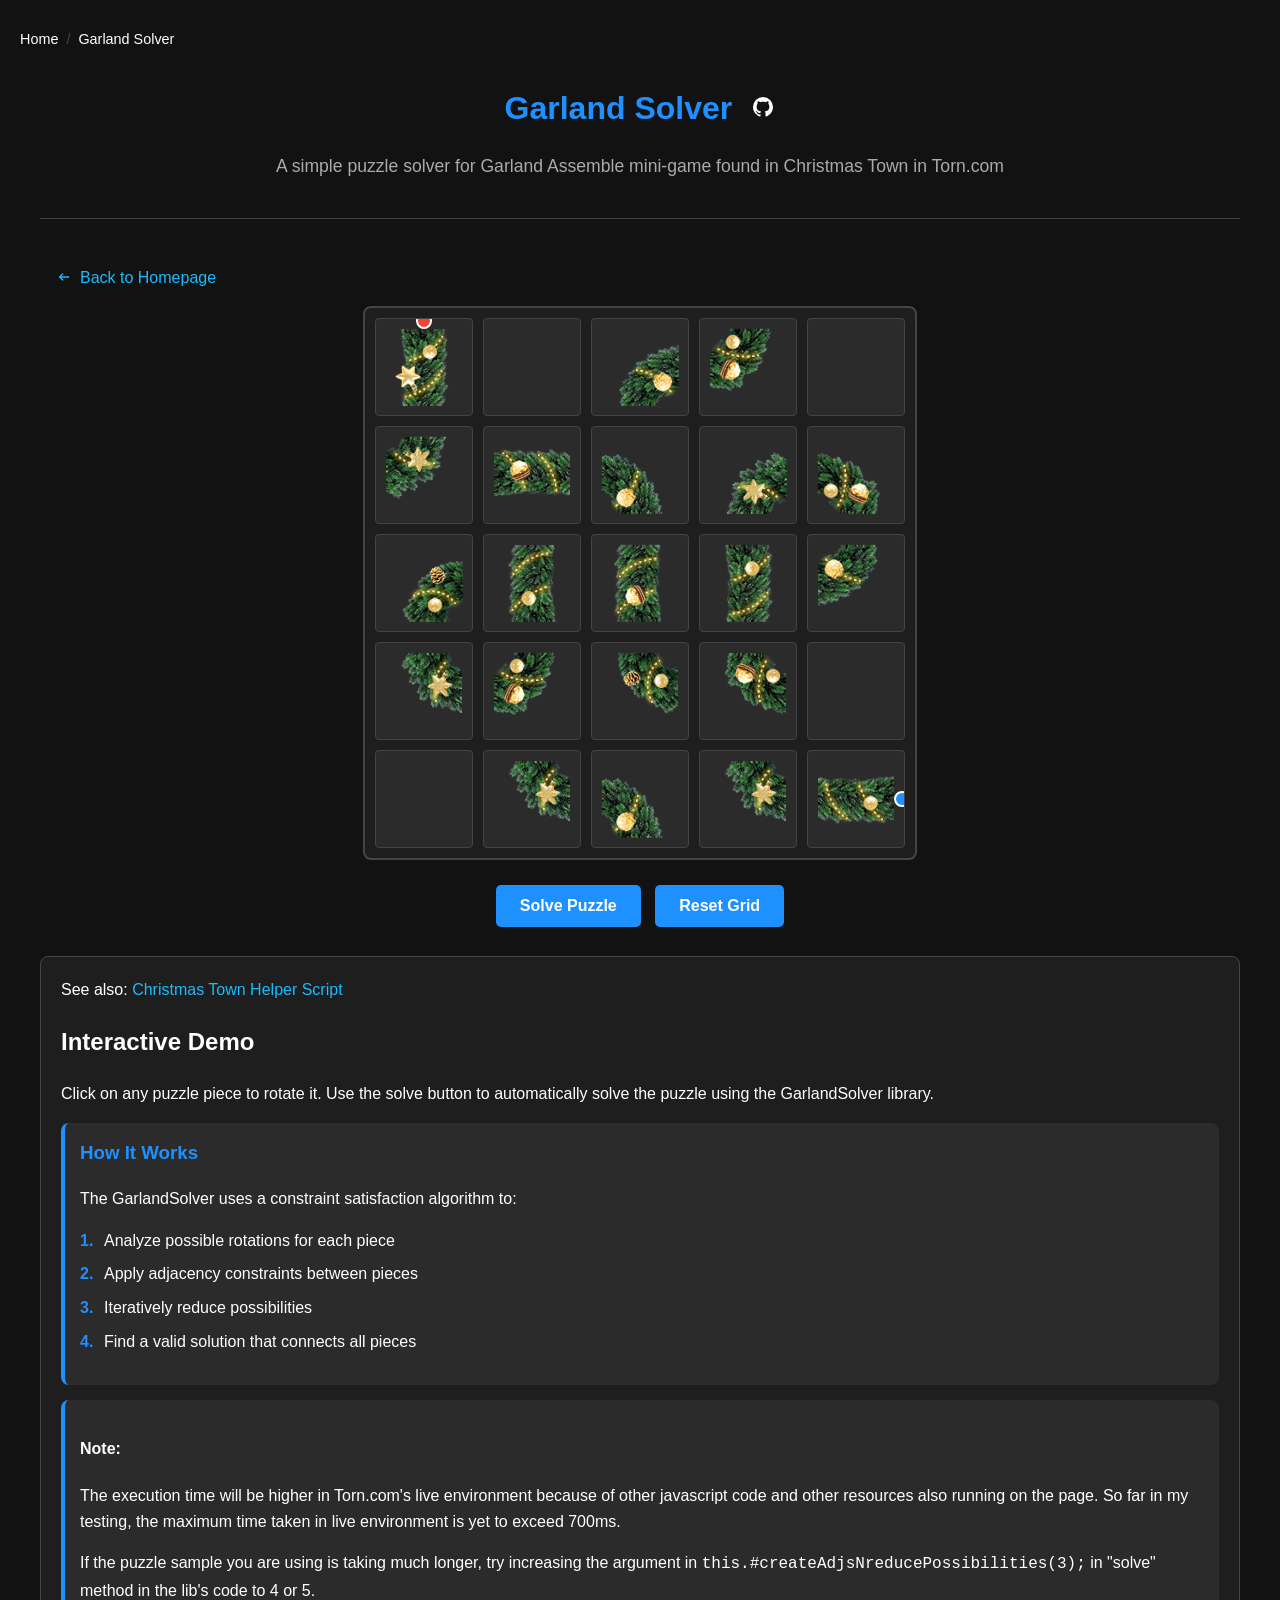
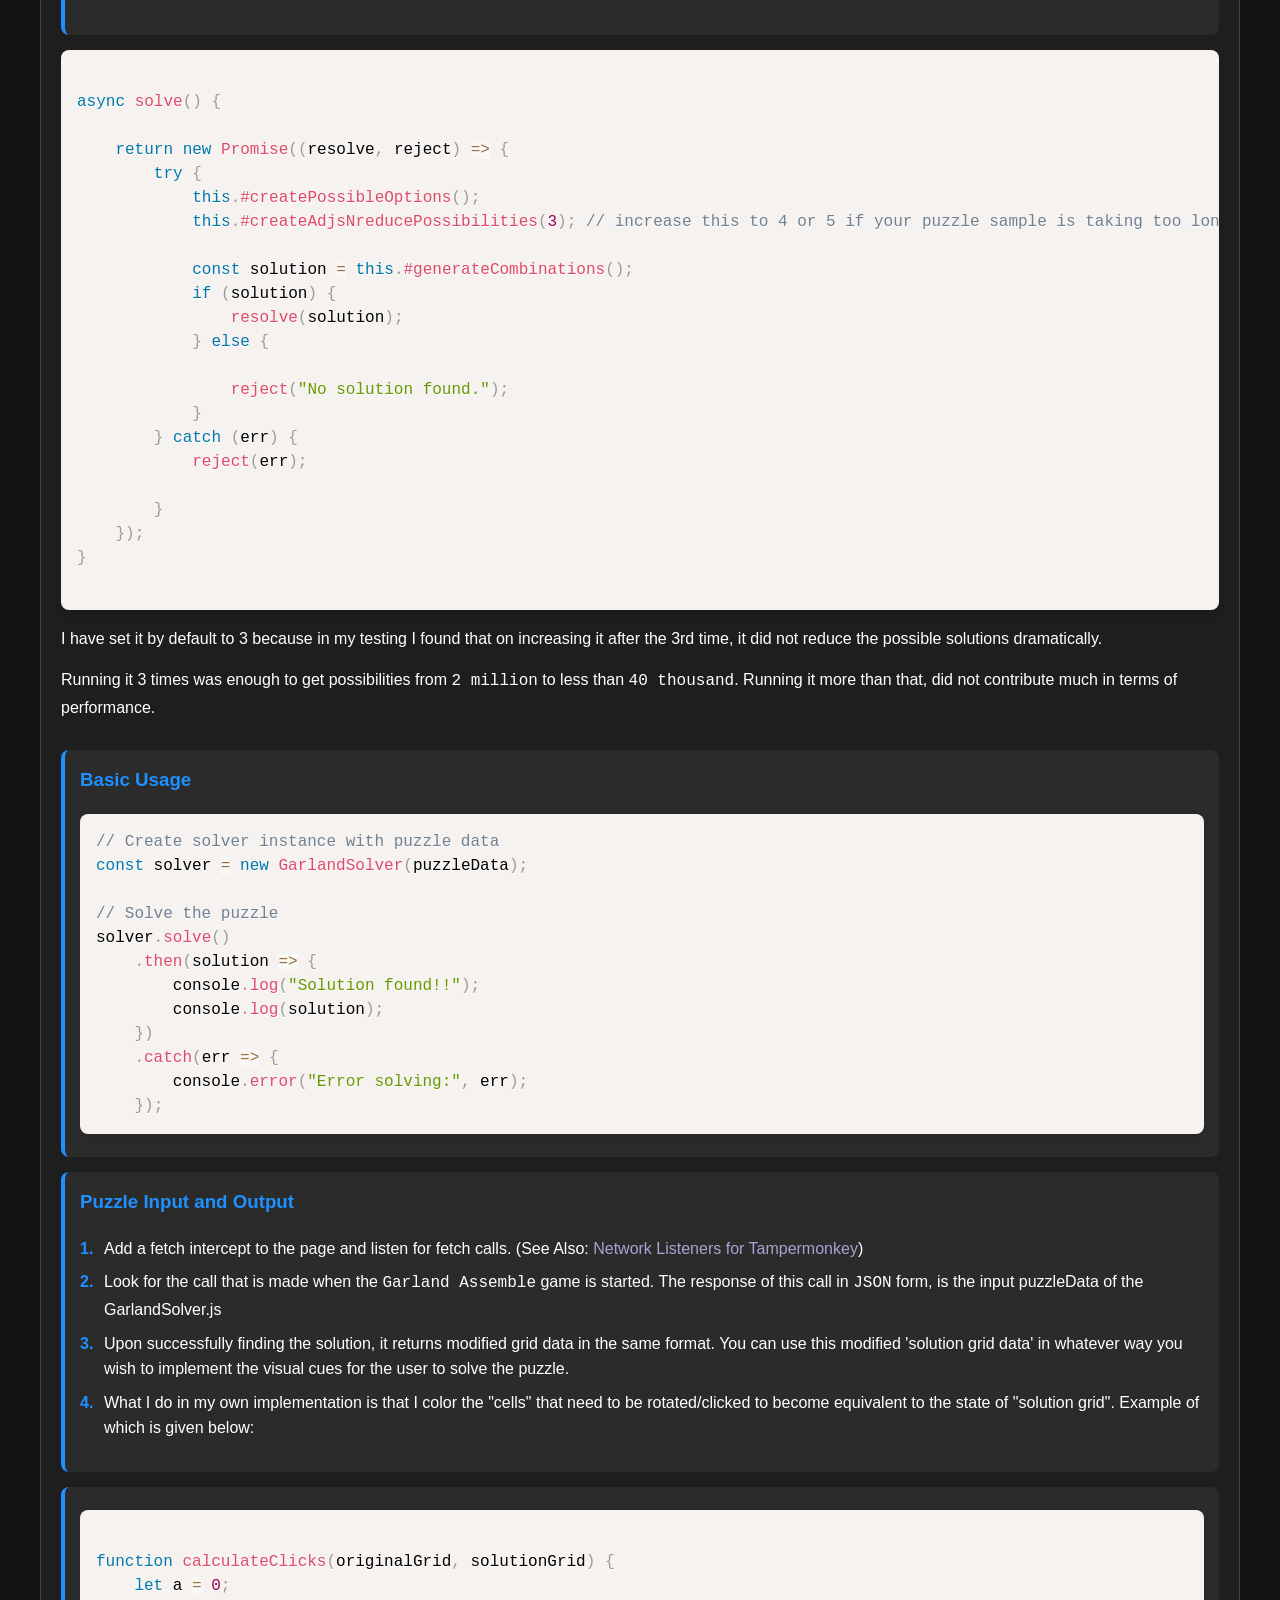
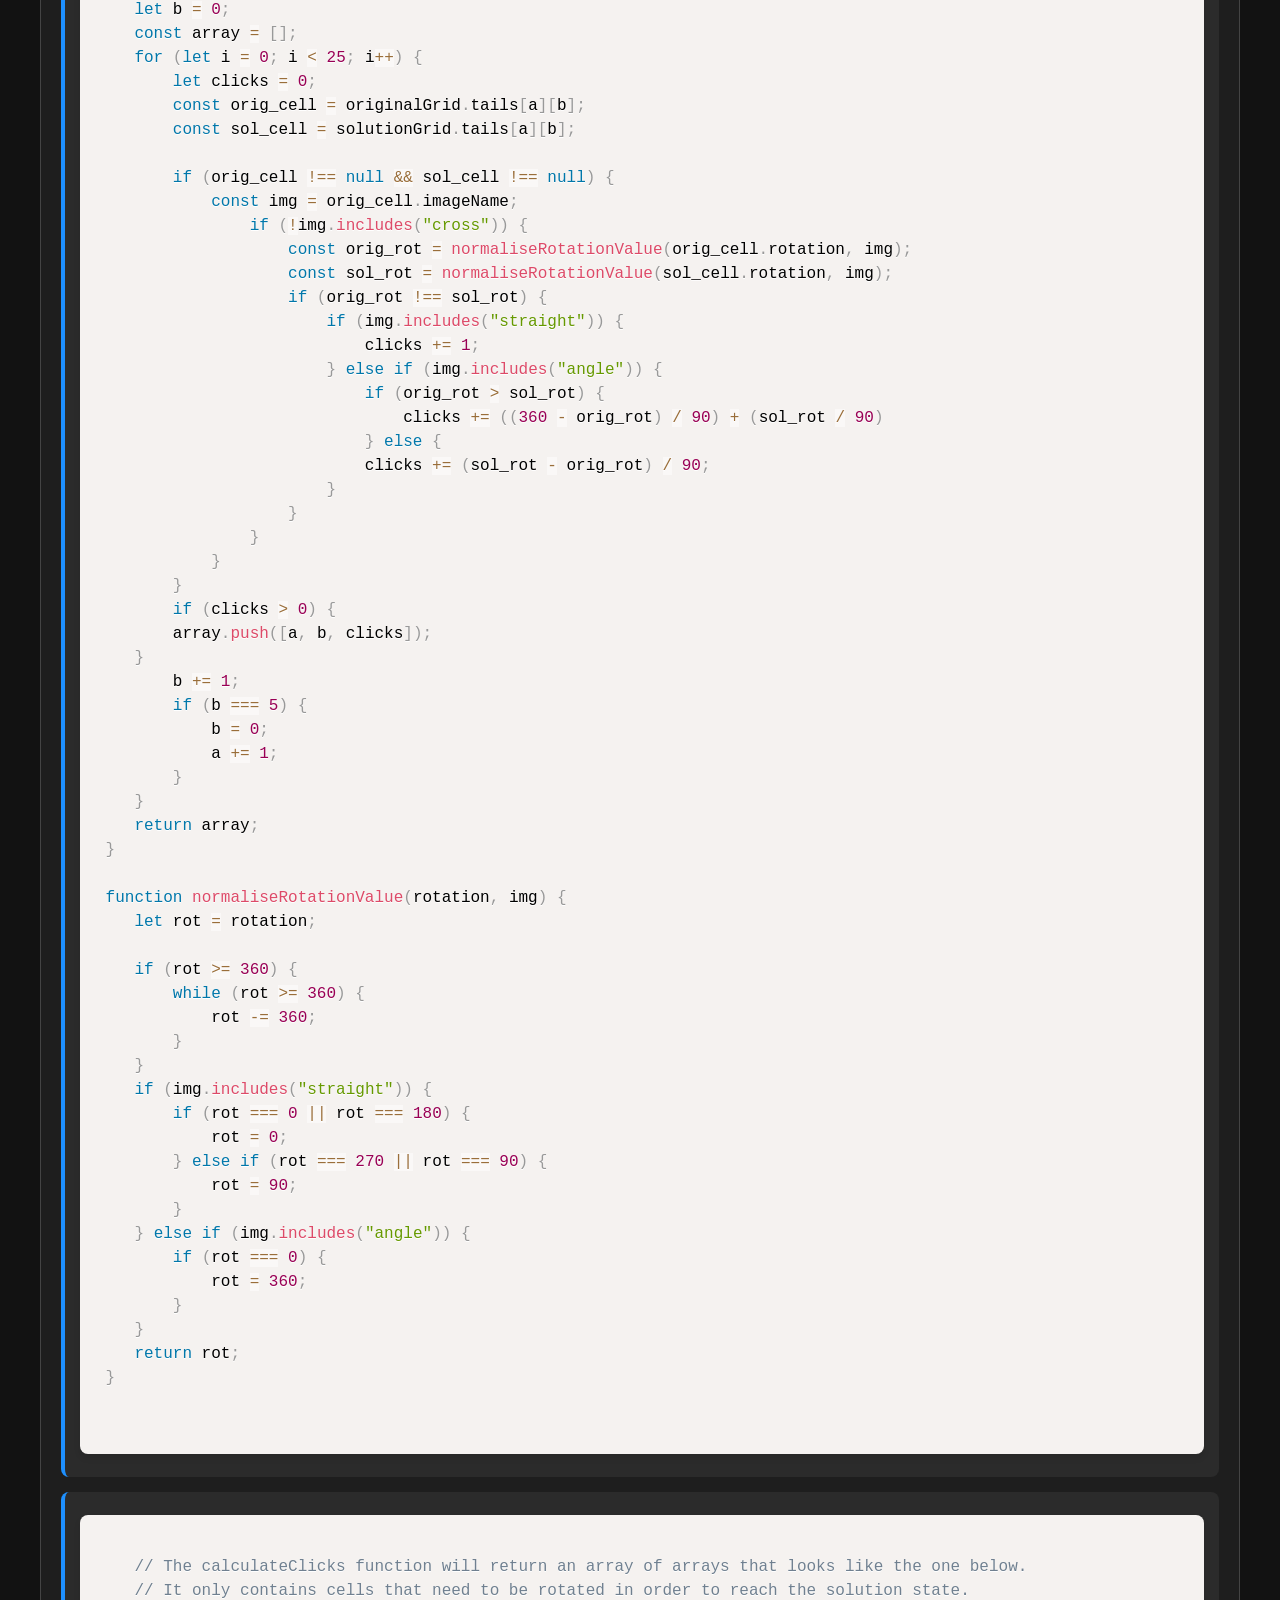
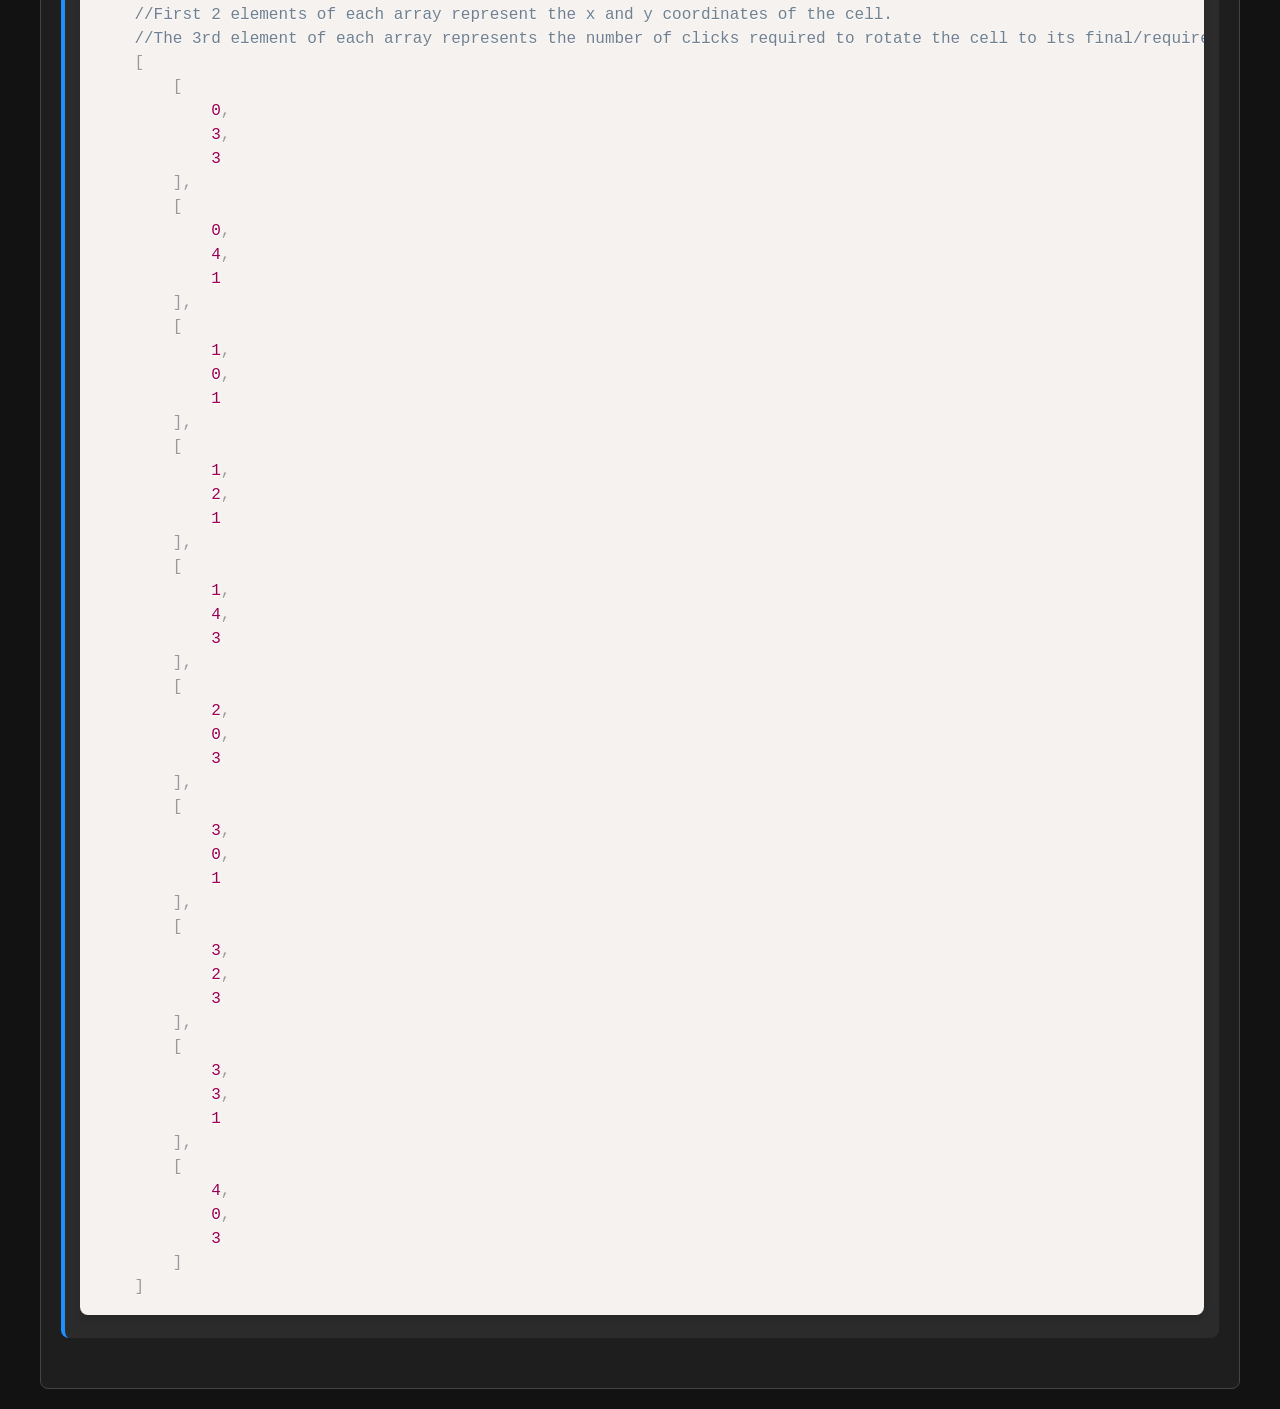
==== commit 0481c379: "Updated Garland Solver Demo" ====
--- a/docs/examples/garland/index.html
+++ b/docs/examples/garland/index.html
@@ -32,7 +32,7 @@
             margin: 0 auto;
         }
 
-    
+
         h1 a {
             color: var(--text);
         }
@@ -53,6 +53,7 @@
             margin-left: 0.5rem;
             color: var(--border);
         }
+
         .breadcrumbs li a {
             color: var(--text);
             text-decoration: none;
@@ -77,10 +78,9 @@
         }
 
         .demo-section {
-            display: flex;
-            flex-wrap: wrap;
-            gap: 30px;
-            margin-bottom: 40px;
+            
+            gap: 1.5rem;
+            margin-bottom: 1 rem;
         }
 
         .demo-grid {
@@ -89,7 +89,8 @@
         }
 
         .documentation {
-            flex: 2;
+            margin-top: 1.5rem;
+            
             min-width: 300px;
             background-color: var(--bg-medium);
             padding: 20px;
@@ -286,12 +287,55 @@
             color: #19bbff;
 
         }
+      .see-also a {
+            
+            align-items: center;
+            gap: 0.5em;
+           
+            text-decoration: none;
+            color: #19bbff;
+
+        }
 
         #back-to-homepage a svg {
             flex-shrink: 0;
             width: 1em;
             /* Makes SVG size match text size */
             height: 1em;
+        }
+
+        .documentation ol {
+            padding-left: 1.5rem;
+            margin: 1rem 0;
+            counter-reset: item;
+            display: block;
+        }
+
+        .documentation ol li {
+            margin-bottom: 0.5rem;
+            position: relative;
+            list-style-type: none;
+            counter-increment: item;
+            display: block;
+        }
+
+        .documentation ol li::before {
+            content: counter(item) ".";
+            position: absolute;
+            left: -1.5rem;
+            color: var(--primary);
+            font-weight: bold;
+        }
+
+        .documentation ol li a {
+            color: var(--primary);
+            text-decoration: none;
+            transition: color 0.2s ease;
+        }
+
+        .documentation ol li a:hover {
+            text-decoration: underline;
+            color: var(--primary-hover);
         }
     </style>
     <meta name="description"
@@ -349,45 +393,46 @@
         <li><a href="../../../index.html">Home</a></li>
         <li aria-current="page">Garland Solver</li>
     </ol>
-
-    <body>
-        <div class="container">
-            <header>
-                <h1><span>Garland Solver</span><a
-                        href="https://github.com/sid-the-sloth1/libraries/tree/main/libs/garlandSolver"
-                        target="_blank"><svg xmlns="http://www.w3.org/2000/svg" width="24" height="24"
-                            viewBox="0 0 24 24">
-                            <path fill="currentColor"
-                                d="M12 2A10 10 0 0 0 2 12c0 4.42 2.87 8.17 6.84 9.5c.5.08.66-.23.66-.5v-1.69c-2.77.6-3.36-1.34-3.36-1.34c-.46-1.16-1.11-1.47-1.11-1.47c-.91-.62.07-.6.07-.6c1 .07 1.53 1.03 1.53 1.03c.87 1.52 2.34 1.07 2.91.83c.09-.65.35-1.09.63-1.34c-2.22-.25-4.55-1.11-4.55-4.92c0-1.11.38-2 1.03-2.71c-.1-.25-.45-1.29.1-2.64c0 0 .84-.27 2.75 1.02c.79-.22 1.65-.33 2.5-.33s1.71.11 2.5.33c1.91-1.29 2.75-1.02 2.75-1.02c.55 1.35.2 2.39.1 2.64c.65.71 1.03 1.6 1.03 2.71c0 3.82-2.34 4.66-4.57 4.91c.36.31.69.92.69 1.85V21c0 .27.16.59.67.5C19.14 20.16 22 16.42 22 12A10 10 0 0 0 12 2" />
-                        </svg></a></h1>
-                <p class="subtitle">A simple puzzle solver for Garland Assemble mini-game found in Christmas Town in
-                    Torn.com</p>
-            </header>
-            <div id="back-to-homepage">
-                <a href="../../../index.html">
-                    <svg xmlns="http://www.w3.org/2000/svg" width="24" height="24" viewBox="0 0 24 24">
+</nav>
+
+<body>
+    <div class="container">
+        <header>
+            <h1><span>Garland Solver</span><a
+                    href="https://github.com/sid-the-sloth1/libraries/tree/main/libs/garlandSolver" target="_blank"><svg
+                        xmlns="http://www.w3.org/2000/svg" width="24" height="24" viewBox="0 0 24 24">
                         <path fill="currentColor"
-                            d="m7.85 13l2.85 2.85q.3.3.288.7t-.288.7q-.3.3-.712.313t-.713-.288L4.7 12.7q-.3-.3-.3-.7t.3-.7l4.575-4.575q.3-.3.713-.287t.712.312q.275.3.288.7t-.288.7L7.85 11H19q.425 0 .713.288T20 12t-.288.713T19 13z" />
-                    </svg>
-                    <span>Back to Homepage</span>
-                </a>
+                            d="M12 2A10 10 0 0 0 2 12c0 4.42 2.87 8.17 6.84 9.5c.5.08.66-.23.66-.5v-1.69c-2.77.6-3.36-1.34-3.36-1.34c-.46-1.16-1.11-1.47-1.11-1.47c-.91-.62.07-.6.07-.6c1 .07 1.53 1.03 1.53 1.03c.87 1.52 2.34 1.07 2.91.83c.09-.65.35-1.09.63-1.34c-2.22-.25-4.55-1.11-4.55-4.92c0-1.11.38-2 1.03-2.71c-.1-.25-.45-1.29.1-2.64c0 0 .84-.27 2.75 1.02c.79-.22 1.65-.33 2.5-.33s1.71.11 2.5.33c1.91-1.29 2.75-1.02 2.75-1.02c.55 1.35.2 2.39.1 2.64c.65.71 1.03 1.6 1.03 2.71c0 3.82-2.34 4.66-4.57 4.91c.36.31.69.92.69 1.85V21c0 .27.16.59.67.5C19.14 20.16 22 16.42 22 12A10 10 0 0 0 12 2" />
+                    </svg></a></h1>
+            <p class="subtitle">A simple puzzle solver for Garland Assemble mini-game found in Christmas Town in
+                Torn.com</p>
+        </header>
+        <div id="back-to-homepage">
+            <a href="../../../index.html">
+                <svg xmlns="http://www.w3.org/2000/svg" width="24" height="24" viewBox="0 0 24 24">
+                    <path fill="currentColor"
+                        d="m7.85 13l2.85 2.85q.3.3.288.7t-.288.7q-.3.3-.712.313t-.713-.288L4.7 12.7q-.3-.3-.3-.7t.3-.7l4.575-4.575q.3-.3.713-.287t.712.312q.275.3.288.7t-.288.7L7.85 11H19q.425 0 .713.288T20 12t-.288.713T19 13z" />
+                </svg>
+                <span>Back to Homepage</span>
+            </a>
+        </div>
+        <div class="demo-section">
+            <div class="demo-grid">
+                <div class="grid" id="grid"></div>
+                <div class="controls">
+                    <button id="solveBtn">Solve Puzzle</button>
+                    <button id="resetBtn">Reset Grid</button>
+                </div>
+                <div id="status" class="status" style="display: none;"></div>
             </div>
-            <div class="demo-section">
-                <div class="demo-grid">
-                    <div class="grid" id="grid"></div>
-                    <div class="controls">
-                        <button id="solveBtn">Solve Puzzle</button>
-                        <button id="resetBtn">Reset Grid</button>
-                    </div>
-                    <div id="status" class="status" style="display: none;"></div>
-                </div>
-
-                <div class="documentation">
-                    <h2>Interactive Demo</h2>
-                    <p>Click on any puzzle piece to rotate it. Use the solve button to automatically solve the puzzle
-                        using
-                        the GarlandSolver library.</p>
-
+
+            <div class="documentation">
+                <div class="see-also">See also: <a href="https://www.torn.com/forums.php#/p=threads&f=67&t=16201589&b=0&a=0" target="_blank">Christmas Town Helper Script</a></div>
+                <h2>Interactive Demo</h2>
+                <p>Click on any puzzle piece to rotate it. Use the solve button to automatically solve the puzzle
+                    using
+                    the GarlandSolver library.</p>
+                <div class="feature">
                     <h3>How It Works</h3>
                     <p>The GarlandSolver uses a constraint satisfaction algorithm to:</p>
                     <ol>
@@ -396,15 +441,18 @@
                         <li>Iteratively reduce possibilities</li>
                         <li>Find a valid solution that connects all pieces</li>
                     </ol>
-
+                </div>
+                <div class="feature">
                     <h4>Note:</h4>
-                    <p>The execution time will be higher in Torn.com's live environment because of other scripts running
+                    <p>The execution time will be higher in Torn.com's live environment because of other javascript code and other resources also running
                         on the page. So far in my testing, the maximum time taken in live environment is yet to exceed
                         700ms.</p>
-                    <p>If the puzzle sample you are using is taking longer, try increasing the argument in
+                    <p>If the puzzle sample you are using is taking much longer, try increasing the argument in
                         <code>this.#createAdjsNreducePossibilities(3);</code> in "solve" method in the lib's code to 4
-                        or 5.</p>
-                    <pre><code class="language-javascript">
+                        or 5.
+                    </p>
+                </div>
+                <pre><code class="language-javascript">
 async solve() {
 
     return new Promise((resolve, reject) => {
@@ -426,16 +474,17 @@
     });
 }
                 </code></pre>
-                    <p>I have set it by default to 3 because in my testing I found that on increasing it after the 3rd
-                        time, it did not reduce the possible solutions dramatically.</p>
-                    <p>Running it 3 times was enough to get possibilities from <code>2 million</code> to less than
-                        <code>40 thousand</code>. Running it more than that, did not contribute much in terms of
-                        performance.</p>
-
-                    <div class="features">
-                        <div class="feature">
-                            <h3>Basic Usage</h3>
-                            <pre><code class="language-javascript">// Create solver instance with puzzle data
+                <p>I have set it by default to 3 because in my testing I found that on increasing it after the 3rd
+                    time, it did not reduce the possible solutions dramatically.</p>
+                <p>Running it 3 times was enough to get possibilities from <code>2 million</code> to less than
+                    <code>40 thousand</code>. Running it more than that, did not contribute much in terms of
+                    performance.
+                </p>
+
+                <div class="features">
+                    <div class="feature">
+                        <h3>Basic Usage</h3>
+                        <pre><code class="language-javascript">// Create solver instance with puzzle data
 const solver = new GarlandSolver(puzzleData);
 
 // Solve the puzzle
@@ -447,206 +496,335 @@
     .catch(err => {
         console.error("Error solving:", err);
     });</code></pre>
-                        </div>
-
-                        <div class="feature">
-                            <h3>Puzzle Input and Output</h3>
-                            <ol>
-                                <li>Add a fetch intercept to the page and listen for fetch calls. (See Also: <a
-                                        href="../../network-listeners.html">Network Listeners for Tampermonkey</a>)</li>
-                                <li>Look for the call that is made when the <code>Garland Assemble</code> game is
-                                    started.
-                                    The response of this call in <code>JSON</code> form, is the input puzzleData of the
-                                    GarlandSolver.js</li>
-                                <li>Upon successfully finding the solution, it returns modified grid data in the same
-                                    format. You can use this modified 'solution grid data' in whatever way you wish to
-                                    implement the visual cues for the user to solve the puzzle.</li>
-                                <li>What I do in my own implementation is that I color the "cells" that need to be
-                                    rotated to
-                                    become equivalent to the state of "solution grid".</li>
-                            </ol>
-                        </div>
+                    </div>
+
+                    <div class="feature">
+                        <h3>Puzzle Input and Output</h3>
+                        <ol>
+                            <li>Add a fetch intercept to the page and listen for fetch calls. (See Also: <a
+                                    href="../../network-listeners.html">Network Listeners for Tampermonkey</a>)</li>
+                            <li>Look for the call that is made when the <code>Garland Assemble</code> game is
+                                started.
+                                The response of this call in <code>JSON</code> form, is the input puzzleData of the
+                                GarlandSolver.js</li>
+                            <li>Upon successfully finding the solution, it returns modified grid data in the same
+                                format. You can use this modified 'solution grid data' in whatever way you wish to
+                                implement the visual cues for the user to solve the puzzle.</li>
+                            <li>What I do in my own implementation is that I color the "cells" that need to be
+                                rotated/clicked to
+                                become equivalent to the state of "solution grid". Example of which is given below:
+                            </li>
+                        </ol>
+                    </div>
+                    <div class="feature">
+                        <pre>
+                                <code class="language-javascript">
+function calculateClicks(originalGrid, solutionGrid) {
+    let a = 0;
+    let b = 0;
+    const array = [];
+    for (let i = 0; i &lt; 25; i++) {
+        let clicks = 0;
+        const orig_cell = originalGrid.tails[a][b];
+        const sol_cell = solutionGrid.tails[a][b];
+
+        if (orig_cell !== null && sol_cell !== null) {
+            const img = orig_cell.imageName;
+                if (!img.includes("cross")) {
+                    const orig_rot = normaliseRotationValue(orig_cell.rotation, img);
+                    const sol_rot = normaliseRotationValue(sol_cell.rotation, img);
+                    if (orig_rot !== sol_rot) {
+                        if (img.includes("straight")) {
+                            clicks += 1;
+                        } else if (img.includes("angle")) {
+                            if (orig_rot > sol_rot) {
+                                clicks += ((360 - orig_rot) / 90) + (sol_rot / 90)
+                            } else {
+                            clicks += (sol_rot - orig_rot) / 90;
+                        }
+                    }
+                }
+            }
+        }
+        if (clicks > 0) {
+        array.push([a, b, clicks]);
+    }
+        b += 1;
+        if (b === 5) {
+            b = 0;
+            a += 1;
+        }     
+    }
+    return array;
+ }
+
+ function normaliseRotationValue(rotation, img) {
+    let rot = rotation;
+
+    if (rot >= 360) {
+        while (rot >= 360) {
+            rot -= 360;
+        }
+    }
+    if (img.includes("straight")) {
+        if (rot === 0 || rot === 180) {
+            rot = 0;
+        } else if (rot === 270 || rot === 90) {
+            rot = 90;
+        }
+    } else if (img.includes("angle")) {
+        if (rot === 0) {
+            rot = 360;
+        }
+    }
+    return rot;
+ }
+                                </code>
+                            </pre>
+                    </div>
+
+                    <div class="feature">
+                        <pre><code class="language-javascript">
+    // The calculateClicks function will return an array of arrays that looks like the one below.
+    // It only contains cells that need to be rotated in order to reach the solution state. 
+    //First 2 elements of each array represent the x and y coordinates of the cell.
+    //The 3rd element of each array represents the number of clicks required to rotate the cell to its final/required state.
+    [
+        [
+            0,
+            3,
+            3
+        ],
+        [
+            0,
+            4,
+            1
+        ],
+        [
+            1,
+            0,
+            1
+        ],
+        [
+            1,
+            2,
+            1
+        ],
+        [
+            1,
+            4,
+            3
+        ],
+        [
+            2,
+            0,
+            3
+        ],
+        [
+            3,
+            0,
+            1
+        ],
+        [
+            3,
+            2,
+            3
+        ],
+        [
+            3,
+            3,
+            1
+        ],
+        [
+            4,
+            0,
+            3
+        ]
+    ]
+</code></pre>
                     </div>
                 </div>
             </div>
-
-
         </div>
-
-        <script>
-            // Puzzle data
-
-
-            const arrayOfPuzzles = [
-                `{"ends":[{"position":[0,0],"side":"l"},{"position":[4,1],"side":"b"}],"tails":[[{"imageName":"angle_2","rotation":180,"connections":["b","l"]},{"imageName":"angle_1","rotation":90,"connections":["r","b"]},{"imageName":"angle_2","rotation":180,"connections":["b","l"]},{"imageName":"angle_1","rotation":90,"connections":["r","b"]},{"imageName":"angle_2","rotation":180,"connections":["b","l"]}],[{"imageName":"angle_4","rotation":0,"connections":["t","r"]},{"imageName":"angle_3","rotation":0,"connections":["t","r"]},{"imageName":"angle_4","rotation":0,"connections":["t","r"]},{"imageName":"angle_3","rotation":90,"connections":["r","b"]},{"imageName":"straight_4","rotation":0,"connections":["r","l"]}],[null,{"imageName":"angle_1","rotation":90,"connections":["r","b"]},{"imageName":"angle_2","rotation":180,"connections":["b","l"]},{"imageName":"angle_1","rotation":90,"connections":["r","b"]},{"imageName":"angle_3","rotation":180,"connections":["b","l"]}],[{"imageName":"angle_1","rotation":180,"connections":["b","l"]},{"imageName":"angle_3","rotation":0,"connections":["t","r"]},{"imageName":"straight_4","rotation":270,"connections":["b","t"]},{"imageName":"angle_4","rotation":0,"connections":["t","r"]},{"imageName":"angle_2","rotation":180,"connections":["b","l"]}],[{"imageName":"angle_4","rotation":0,"connections":["t","r"]},{"imageName":"angle_2","rotation":180,"connections":["b","l"]},{"imageName":"angle_4","rotation":270,"connections":["l","t"]},{"imageName":"straight_3","rotation":0,"connections":["r","l"]},{"imageName":"angle_3","rotation":270,"connections":["l","t"]}]],"userData":{"userStatus":"ok","message":""}}`,
-
-                `{"ends":[{"position":[0,0],"side":"t"},{"position":[4,4],"side":"r"}],"tails":[[{"imageName":"straight_4","rotation":90,"connections":["t","b"]},null,{"imageName":"angle_3","rotation":90,"connections":["r","b"]},{"imageName":"angle_2","rotation":270,"connections":["l","t"]},null],[{"imageName":"angle_4","rotation":270,"connections":["l","t"]},{"imageName":"straight_1","rotation":0,"connections":["r","l"]},{"imageName":"angle_3","rotation":180,"connections":["b","l"]},{"imageName":"angle_4","rotation":90,"connections":["r","b"]},{"imageName":"angle_2","rotation":180,"connections":["b","l"]}],[{"imageName":"angle_1","rotation":90,"connections":["r","b"]},{"imageName":"straight_3","rotation":90,"connections":["t","b"]},{"imageName":"straight_1","rotation":270,"connections":["b","t"]},{"imageName":"straight_3","rotation":270,"connections":["b","t"]},{"imageName":"angle_3","rotation":270,"connections":["l","t"]}],[{"imageName":"angle_4","rotation":0,"connections":["t","r"]},{"imageName":"angle_2","rotation":270,"connections":["l","t"]},{"imageName":"angle_1","rotation":0,"connections":["t","r"]},{"imageName":"angle_2","rotation":0,"connections":["t","r"]},null],[null,{"imageName":"angle_4","rotation":0,"connections":["t","r"]},{"imageName":"angle_3","rotation":180,"connections":["b","l"]},{"imageName":"angle_4","rotation":0,"connections":["t","r"]},{"imageName":"straight_3","rotation":0,"connections":["r","l"]}]],"userData":{"userStatus":"ok","message":""}}`,
-
-                `{"ends":[{"position":[2,4],"side":"r"},{"position":[4,3],"side":"b"}],"tails":[[null,null,null,{"imageName":"angle_1","rotation":180,"connections":["b","l"]},{"imageName":"angle_2","rotation":90,"connections":["r","b"]}],[{"imageName":"angle_1","rotation":0,"connections":["t","r"]},{"imageName":"angle_2","rotation":180,"connections":["b","l"]},{"imageName":"angle_1","rotation":0,"connections":["t","r"]},{"imageName":"cross","rotation":0,"connections":["t","r","b","l"]},{"imageName":"angle_3","rotation":0,"connections":["t","r"]}],[{"imageName":"angle_4","rotation":90,"connections":["r","b"]},{"imageName":"cross","rotation":0,"connections":["t","r","b","l"]},{"imageName":"cross","rotation":0,"connections":["t","r","b","l"]},{"imageName":"cross","rotation":0,"connections":["t","r","b","l"]},{"imageName":"straight_1","rotation":0,"connections":["r","l"]}],[{"imageName":"angle_1","rotation":0,"connections":["t","r"]},{"imageName":"cross","rotation":0,"connections":["t","r","b","l"]},{"imageName":"angle_3","rotation":0,"connections":["t","r"]},{"imageName":"straight_4","rotation":0,"connections":["r","l"]},null],[{"imageName":"angle_4","rotation":90,"connections":["r","b"]},{"imageName":"angle_3","rotation":270,"connections":["l","t"]},null,{"imageName":"straight_2","rotation":270,"connections":["b","t"]},null]],"userData":{"userStatus":"ok","message":""}}`,
-
-                `{"ends":[{"position":[0,4],"side":"r"},{"position":[4,1],"side":"b"}],"tails":[[{"imageName":"angle_1","rotation":90,"connections":["r","b"]},{"imageName":"angle_2","rotation":0,"connections":["t","r"]},null,{"imageName":"angle_1","rotation":180,"connections":["b","l"]},{"imageName":"straight_1","rotation":180,"connections":["l","r"]}],[{"imageName":"angle_4","rotation":90,"connections":["r","b"]},{"imageName":"cross","rotation":0,"connections":["t","r","b","l"]},{"imageName":"angle_2","rotation":0,"connections":["t","r"]},{"imageName":"angle_4","rotation":0,"connections":["t","r"]},{"imageName":"angle_2","rotation":270,"connections":["l","t"]}],[null,{"imageName":"angle_4","rotation":270,"connections":["l","t"]},{"imageName":"cross","rotation":0,"connections":["t","r","b","l"]},{"imageName":"angle_2","rotation":270,"connections":["l","t"]},{"imageName":"straight_4","rotation":270,"connections":["b","t"]}],[{"imageName":"angle_1","rotation":90,"connections":["r","b"]},{"imageName":"angle_2","rotation":270,"connections":["l","t"]},{"imageName":"angle_4","rotation":90,"connections":["r","b"]},{"imageName":"cross","rotation":0,"connections":["t","r","b","l"]},{"imageName":"angle_3","rotation":0,"connections":["t","r"]}],[{"imageName":"angle_4","rotation":90,"connections":["r","b"]},{"imageName":"cross","rotation":0,"connections":["t","r","b","l"]},{"imageName":"straight_3","rotation":90,"connections":["t","b"]},{"imageName":"angle_3","rotation":270,"connections":["l","t"]},null]],"userData":{"userStatus":"ok","message":""}}`,
-
-                `{"ends":[{"position":[0,2],"side":"t"},{"position":[4,2],"side":"b"}],"tails":[[{"imageName":"angle_1","rotation":180,"connections":["b","l"]},{"imageName":"straight_1","rotation":0,"connections":["r","l"]},{"imageName":"angle_3","rotation":270,"connections":["l","t"]},{"imageName":"angle_1","rotation":90,"connections":["r","b"]},{"imageName":"angle_2","rotation":180,"connections":["b","l"]}],[{"imageName":"angle_4","rotation":0,"connections":["t","r"]},{"imageName":"straight_3","rotation":270,"connections":["b","t"]},{"imageName":"straight_1","rotation":0,"connections":["r","l"]},{"imageName":"angle_3","rotation":0,"connections":["t","r"]},{"imageName":"straight_4","rotation":270,"connections":["b","t"]}],[{"imageName":"angle_1","rotation":180,"connections":["b","l"]},{"imageName":"straight_1","rotation":270,"connections":["b","t"]},{"imageName":"straight_3","rotation":0,"connections":["r","l"]},{"imageName":"straight_1","rotation":0,"connections":["r","l"]},{"imageName":"angle_3","rotation":270,"connections":["l","t"]}],[{"imageName":"straight_2","rotation":270,"connections":["b","t"]},{"imageName":"angle_1","rotation":90,"connections":["r","b"]},{"imageName":"straight_1","rotation":0,"connections":["r","l"]},{"imageName":"straight_3","rotation":90,"connections":["t","b"]},{"imageName":"angle_2","rotation":90,"connections":["r","b"]}],[{"imageName":"angle_4","rotation":0,"connections":["t","r"]},{"imageName":"angle_3","rotation":0,"connections":["t","r"]},{"imageName":"angle_1","rotation":90,"connections":["r","b"]},{"imageName":"straight_1","rotation":0,"connections":["r","l"]},{"imageName":"angle_3","rotation":270,"connections":["l","t"]}]],"userData":{"userStatus":"ok","message":""}}`
-            ];
-            const puzzleStr = arrayOfPuzzles[getRandomInt(arrayOfPuzzles.length)];
-            let puzzleData = JSON.parse(puzzleStr);
-            let originalData = JSON.parse(JSON.stringify(puzzleData));
-
-            // Initialize the grid
-            function initializeGrid() {
-                const grid = document.getElementById('grid');
-                grid.innerHTML = '';
-
-                // Create 5x5 grid
-                for (let x = 0; x < 5; x++) {
-                    for (let y = 0; y < 5; y++) {
-                        const gridItem = document.createElement('div');
-                        gridItem.className = 'grid-item';
-                        gridItem.setAttribute('data-x', x);
-                        gridItem.setAttribute('data-y', y);
-                        grid.appendChild(gridItem);
-                    }
+    </div>
+
+
+    </div>
+
+    <script>
+        // Puzzle data
+
+
+        const arrayOfPuzzles = [
+            `{"ends":[{"position":[0,0],"side":"l"},{"position":[4,1],"side":"b"}],"tails":[[{"imageName":"angle_2","rotation":180,"connections":["b","l"]},{"imageName":"angle_1","rotation":90,"connections":["r","b"]},{"imageName":"angle_2","rotation":180,"connections":["b","l"]},{"imageName":"angle_1","rotation":90,"connections":["r","b"]},{"imageName":"angle_2","rotation":180,"connections":["b","l"]}],[{"imageName":"angle_4","rotation":0,"connections":["t","r"]},{"imageName":"angle_3","rotation":0,"connections":["t","r"]},{"imageName":"angle_4","rotation":0,"connections":["t","r"]},{"imageName":"angle_3","rotation":90,"connections":["r","b"]},{"imageName":"straight_4","rotation":0,"connections":["r","l"]}],[null,{"imageName":"angle_1","rotation":90,"connections":["r","b"]},{"imageName":"angle_2","rotation":180,"connections":["b","l"]},{"imageName":"angle_1","rotation":90,"connections":["r","b"]},{"imageName":"angle_3","rotation":180,"connections":["b","l"]}],[{"imageName":"angle_1","rotation":180,"connections":["b","l"]},{"imageName":"angle_3","rotation":0,"connections":["t","r"]},{"imageName":"straight_4","rotation":270,"connections":["b","t"]},{"imageName":"angle_4","rotation":0,"connections":["t","r"]},{"imageName":"angle_2","rotation":180,"connections":["b","l"]}],[{"imageName":"angle_4","rotation":0,"connections":["t","r"]},{"imageName":"angle_2","rotation":180,"connections":["b","l"]},{"imageName":"angle_4","rotation":270,"connections":["l","t"]},{"imageName":"straight_3","rotation":0,"connections":["r","l"]},{"imageName":"angle_3","rotation":270,"connections":["l","t"]}]],"userData":{"userStatus":"ok","message":""}}`,
+
+            `{"ends":[{"position":[0,0],"side":"t"},{"position":[4,4],"side":"r"}],"tails":[[{"imageName":"straight_4","rotation":90,"connections":["t","b"]},null,{"imageName":"angle_3","rotation":90,"connections":["r","b"]},{"imageName":"angle_2","rotation":270,"connections":["l","t"]},null],[{"imageName":"angle_4","rotation":270,"connections":["l","t"]},{"imageName":"straight_1","rotation":0,"connections":["r","l"]},{"imageName":"angle_3","rotation":180,"connections":["b","l"]},{"imageName":"angle_4","rotation":90,"connections":["r","b"]},{"imageName":"angle_2","rotation":180,"connections":["b","l"]}],[{"imageName":"angle_1","rotation":90,"connections":["r","b"]},{"imageName":"straight_3","rotation":90,"connections":["t","b"]},{"imageName":"straight_1","rotation":270,"connections":["b","t"]},{"imageName":"straight_3","rotation":270,"connections":["b","t"]},{"imageName":"angle_3","rotation":270,"connections":["l","t"]}],[{"imageName":"angle_4","rotation":0,"connections":["t","r"]},{"imageName":"angle_2","rotation":270,"connections":["l","t"]},{"imageName":"angle_1","rotation":0,"connections":["t","r"]},{"imageName":"angle_2","rotation":0,"connections":["t","r"]},null],[null,{"imageName":"angle_4","rotation":0,"connections":["t","r"]},{"imageName":"angle_3","rotation":180,"connections":["b","l"]},{"imageName":"angle_4","rotation":0,"connections":["t","r"]},{"imageName":"straight_3","rotation":0,"connections":["r","l"]}]],"userData":{"userStatus":"ok","message":""}}`,
+
+            `{"ends":[{"position":[2,4],"side":"r"},{"position":[4,3],"side":"b"}],"tails":[[null,null,null,{"imageName":"angle_1","rotation":180,"connections":["b","l"]},{"imageName":"angle_2","rotation":90,"connections":["r","b"]}],[{"imageName":"angle_1","rotation":0,"connections":["t","r"]},{"imageName":"angle_2","rotation":180,"connections":["b","l"]},{"imageName":"angle_1","rotation":0,"connections":["t","r"]},{"imageName":"cross","rotation":0,"connections":["t","r","b","l"]},{"imageName":"angle_3","rotation":0,"connections":["t","r"]}],[{"imageName":"angle_4","rotation":90,"connections":["r","b"]},{"imageName":"cross","rotation":0,"connections":["t","r","b","l"]},{"imageName":"cross","rotation":0,"connections":["t","r","b","l"]},{"imageName":"cross","rotation":0,"connections":["t","r","b","l"]},{"imageName":"straight_1","rotation":0,"connections":["r","l"]}],[{"imageName":"angle_1","rotation":0,"connections":["t","r"]},{"imageName":"cross","rotation":0,"connections":["t","r","b","l"]},{"imageName":"angle_3","rotation":0,"connections":["t","r"]},{"imageName":"straight_4","rotation":0,"connections":["r","l"]},null],[{"imageName":"angle_4","rotation":90,"connections":["r","b"]},{"imageName":"angle_3","rotation":270,"connections":["l","t"]},null,{"imageName":"straight_2","rotation":270,"connections":["b","t"]},null]],"userData":{"userStatus":"ok","message":""}}`,
+
+            `{"ends":[{"position":[0,4],"side":"r"},{"position":[4,1],"side":"b"}],"tails":[[{"imageName":"angle_1","rotation":90,"connections":["r","b"]},{"imageName":"angle_2","rotation":0,"connections":["t","r"]},null,{"imageName":"angle_1","rotation":180,"connections":["b","l"]},{"imageName":"straight_1","rotation":180,"connections":["l","r"]}],[{"imageName":"angle_4","rotation":90,"connections":["r","b"]},{"imageName":"cross","rotation":0,"connections":["t","r","b","l"]},{"imageName":"angle_2","rotation":0,"connections":["t","r"]},{"imageName":"angle_4","rotation":0,"connections":["t","r"]},{"imageName":"angle_2","rotation":270,"connections":["l","t"]}],[null,{"imageName":"angle_4","rotation":270,"connections":["l","t"]},{"imageName":"cross","rotation":0,"connections":["t","r","b","l"]},{"imageName":"angle_2","rotation":270,"connections":["l","t"]},{"imageName":"straight_4","rotation":270,"connections":["b","t"]}],[{"imageName":"angle_1","rotation":90,"connections":["r","b"]},{"imageName":"angle_2","rotation":270,"connections":["l","t"]},{"imageName":"angle_4","rotation":90,"connections":["r","b"]},{"imageName":"cross","rotation":0,"connections":["t","r","b","l"]},{"imageName":"angle_3","rotation":0,"connections":["t","r"]}],[{"imageName":"angle_4","rotation":90,"connections":["r","b"]},{"imageName":"cross","rotation":0,"connections":["t","r","b","l"]},{"imageName":"straight_3","rotation":90,"connections":["t","b"]},{"imageName":"angle_3","rotation":270,"connections":["l","t"]},null]],"userData":{"userStatus":"ok","message":""}}`,
+
+            `{"ends":[{"position":[0,2],"side":"t"},{"position":[4,2],"side":"b"}],"tails":[[{"imageName":"angle_1","rotation":180,"connections":["b","l"]},{"imageName":"straight_1","rotation":0,"connections":["r","l"]},{"imageName":"angle_3","rotation":270,"connections":["l","t"]},{"imageName":"angle_1","rotation":90,"connections":["r","b"]},{"imageName":"angle_2","rotation":180,"connections":["b","l"]}],[{"imageName":"angle_4","rotation":0,"connections":["t","r"]},{"imageName":"straight_3","rotation":270,"connections":["b","t"]},{"imageName":"straight_1","rotation":0,"connections":["r","l"]},{"imageName":"angle_3","rotation":0,"connections":["t","r"]},{"imageName":"straight_4","rotation":270,"connections":["b","t"]}],[{"imageName":"angle_1","rotation":180,"connections":["b","l"]},{"imageName":"straight_1","rotation":270,"connections":["b","t"]},{"imageName":"straight_3","rotation":0,"connections":["r","l"]},{"imageName":"straight_1","rotation":0,"connections":["r","l"]},{"imageName":"angle_3","rotation":270,"connections":["l","t"]}],[{"imageName":"straight_2","rotation":270,"connections":["b","t"]},{"imageName":"angle_1","rotation":90,"connections":["r","b"]},{"imageName":"straight_1","rotation":0,"connections":["r","l"]},{"imageName":"straight_3","rotation":90,"connections":["t","b"]},{"imageName":"angle_2","rotation":90,"connections":["r","b"]}],[{"imageName":"angle_4","rotation":0,"connections":["t","r"]},{"imageName":"angle_3","rotation":0,"connections":["t","r"]},{"imageName":"angle_1","rotation":90,"connections":["r","b"]},{"imageName":"straight_1","rotation":0,"connections":["r","l"]},{"imageName":"angle_3","rotation":270,"connections":["l","t"]}]],"userData":{"userStatus":"ok","message":""}}`
+        ];
+        const puzzleStr = arrayOfPuzzles[getRandomInt(arrayOfPuzzles.length)];
+        let puzzleData = JSON.parse(puzzleStr);
+        let originalData = JSON.parse(JSON.stringify(puzzleData));
+
+        // Initialize the grid
+        function initializeGrid() {
+            const grid = document.getElementById('grid');
+            grid.innerHTML = '';
+
+            // Create 5x5 grid
+            for (let x = 0; x < 5; x++) {
+                for (let y = 0; y < 5; y++) {
+                    const gridItem = document.createElement('div');
+                    gridItem.className = 'grid-item';
+                    gridItem.setAttribute('data-x', x);
+                    gridItem.setAttribute('data-y', y);
+                    grid.appendChild(gridItem);
                 }
-
-                populateGrid(puzzleData);
-            }
-            function getRandomInt(x) {
-                return Math.floor(Math.random() * (x));
-            }
-
-            // Populate grid with data
-            function populateGrid(data) {
-                // Mark ends
-                data.ends.forEach(end => {
-                    const cell = getCell(end.position[0], end.position[1]);
-                    cell.classList.add('end', `end-${getDirectionName(end.side)}`);
-                });
-
-                // Populate cells
-                for (let x = 0; x < 5; x++) {
-                    for (let y = 0; y < 5; y++) {
-                        const cellData = data.tails[x][y];
-                        const cellElement = getCell(x, y);
-
-                        if (cellData) {
-                            cellElement.innerHTML = `
+            }
+
+            populateGrid(puzzleData);
+        }
+        function getRandomInt(x) {
+            return Math.floor(Math.random() * (x));
+        }
+
+        // Populate grid with data
+        function populateGrid(data) {
+            // Mark ends
+            data.ends.forEach(end => {
+                const cell = getCell(end.position[0], end.position[1]);
+                cell.classList.add('end', `end-${getDirectionName(end.side)}`);
+            });
+
+            // Populate cells
+            for (let x = 0; x < 5; x++) {
+                for (let y = 0; y < 5; y++) {
+                    const cellData = data.tails[x][y];
+                    const cellElement = getCell(x, y);
+
+                    if (cellData) {
+                        cellElement.innerHTML = `
                             <img src="../../../assets/garland/images/${cellData.imageName}.png" 
                                  style="transform: rotateZ(${cellData.rotation}deg)"
                                  alt="${cellData.imageName} piece">
                         `;
-                        } else {
-                            cellElement.innerHTML = '';
-                            cellElement.classList.remove('end');
-                        }
+                    } else {
+                        cellElement.innerHTML = '';
+                        cellElement.classList.remove('end');
                     }
                 }
-
-                // Add click handlers
-                document.querySelectorAll('.grid-item').forEach(cell => {
-                    cell.addEventListener('click', handleCellClick);
+            }
+
+            // Add click handlers
+            document.querySelectorAll('.grid-item').forEach(cell => {
+                cell.addEventListener('click', handleCellClick);
+            });
+        }
+
+        // Get cell element by coordinates
+        function getCell(x, y) {
+            return document.querySelector(`.grid-item[data-x="${x}"][data-y="${y}"]`);
+        }
+
+        // Convert direction shorthand to full name
+        function getDirectionName(dir) {
+            return { r: 'right', l: 'left', t: 'top', b: 'bottom' }[dir];
+        }
+
+        // Handle cell clicks (rotate)
+        function handleCellClick(event) {
+            const cell = event.currentTarget;
+            const x = parseInt(cell.getAttribute('data-x'));
+            const y = parseInt(cell.getAttribute('data-y'));
+
+            if (cell.querySelector('img')) {
+                const img = cell.querySelector('img');
+                const currentRotation = parseInt(img.style.transform.replace('rotateZ(', '').replace('deg)', '')) || 0;
+                const newRotation = (currentRotation + 90) % 360;
+
+                img.style.transform = `rotateZ(${newRotation}deg)`;
+
+                // Update puzzle data
+                const cellData = puzzleData.tails[x][y];
+                if (cellData) {
+                    cellData.rotation = newRotation;
+                    cellData.connections = getConnections(cellData.imageName, newRotation);
+                }
+            }
+        }
+
+        // Get connections for a piece
+        function getConnections(imageName, rotation) {
+            const normalizedRotation = rotation % 360;
+            const connections = [];
+
+            if (imageName.includes('angle')) {
+                if (normalizedRotation === 0) return ['r', 't'];
+                if (normalizedRotation === 90) return ['b', 'r'];
+                if (normalizedRotation === 180) return ['b', 'l'];
+                if (normalizedRotation === 270) return ['t', 'l'];
+            }
+            else if (imageName.includes('straight')) {
+                if (normalizedRotation === 0 || normalizedRotation === 180) return ['r', 'l'];
+                return ['t', 'b'];
+            }
+            else if (imageName.includes('cross')) {
+                return ['t', 'r', 'b', 'l'];
+            }
+
+            return [];
+        }
+
+        // Update status message
+        function updateStatus(message, isSuccess) {
+            const status = document.getElementById('status');
+            status.textContent = message;
+            status.className = `status ${isSuccess ? 'success' : 'error'}`;
+            status.style.display = 'block';
+
+            setTimeout(() => {
+                status.style.opacity = '0';
+                setTimeout(() => {
+                    status.style.display = 'none';
+                    status.style.opacity = '1';
+                }, 500);
+            }, 3000);
+        }
+
+        // Solve button handler
+        document.getElementById('solveBtn').addEventListener('click', () => {
+            const solver = new GarlandSolver(puzzleData);
+            updateStatus('Solving puzzle...', true);
+            let start = performance.now();
+            let end;
+            solver.solve()
+                .then(solution => {
+                    end = performance.now();
+                    puzzleData = solution;
+                    populateGrid(puzzleData);
+                    updateStatus(`Puzzle solved successfully in ${(end - start).toFixed(2)} ms`, true);
+                })
+                .catch(err => {
+                    end = performance.now();
+                    console.error('Error:', err);
+                    updateStatus('Failed to solve puzzle: ' + err.message, false);
                 });
-            }
-
-            // Get cell element by coordinates
-            function getCell(x, y) {
-                return document.querySelector(`.grid-item[data-x="${x}"][data-y="${y}"]`);
-            }
-
-            // Convert direction shorthand to full name
-            function getDirectionName(dir) {
-                return { r: 'right', l: 'left', t: 'top', b: 'bottom' }[dir];
-            }
-
-            // Handle cell clicks (rotate)
-            function handleCellClick(event) {
-                const cell = event.currentTarget;
-                const x = parseInt(cell.getAttribute('data-x'));
-                const y = parseInt(cell.getAttribute('data-y'));
-
-                if (cell.querySelector('img')) {
-                    const img = cell.querySelector('img');
-                    const currentRotation = parseInt(img.style.transform.replace('rotateZ(', '').replace('deg)', '')) || 0;
-                    const newRotation = (currentRotation + 90) % 360;
-
-                    img.style.transform = `rotateZ(${newRotation}deg)`;
-
-                    // Update puzzle data
-                    const cellData = puzzleData.tails[x][y];
-                    if (cellData) {
-                        cellData.rotation = newRotation;
-                        cellData.connections = getConnections(cellData.imageName, newRotation);
-                    }
-                }
-            }
-
-            // Get connections for a piece
-            function getConnections(imageName, rotation) {
-                const normalizedRotation = rotation % 360;
-                const connections = [];
-
-                if (imageName.includes('angle')) {
-                    if (normalizedRotation === 0) return ['r', 't'];
-                    if (normalizedRotation === 90) return ['b', 'r'];
-                    if (normalizedRotation === 180) return ['b', 'l'];
-                    if (normalizedRotation === 270) return ['t', 'l'];
-                }
-                else if (imageName.includes('straight')) {
-                    if (normalizedRotation === 0 || normalizedRotation === 180) return ['r', 'l'];
-                    return ['t', 'b'];
-                }
-                else if (imageName.includes('cross')) {
-                    return ['t', 'r', 'b', 'l'];
-                }
-
-                return [];
-            }
-
-            // Update status message
-            function updateStatus(message, isSuccess) {
-                const status = document.getElementById('status');
-                status.textContent = message;
-                status.className = `status ${isSuccess ? 'success' : 'error'}`;
-                status.style.display = 'block';
-
-                setTimeout(() => {
-                    status.style.opacity = '0';
-                    setTimeout(() => {
-                        status.style.display = 'none';
-                        status.style.opacity = '1';
-                    }, 500);
-                }, 3000);
-            }
-
-            // Solve button handler
-            document.getElementById('solveBtn').addEventListener('click', () => {
-                const solver = new GarlandSolver(puzzleData);
-                updateStatus('Solving puzzle...', true);
-                let start = performance.now();
-                let end;
-                solver.solve()
-                    .then(solution => {
-                        end = performance.now();
-                        puzzleData = solution;
-                        populateGrid(puzzleData);
-                        updateStatus(`Puzzle solved successfully in ${(end - start).toFixed(2)} ms`, true);
-                    })
-                    .catch(err => {
-                        end = performance.now();
-                        console.error('Error:', err);
-                        updateStatus('Failed to solve puzzle: ' + err.message, false);
-                    });
-            });
-
-            // Reset button handler
-            document.getElementById('resetBtn').addEventListener('click', () => {
-                puzzleData = JSON.parse(JSON.stringify(originalData));
-                populateGrid(puzzleData);
-                updateStatus('Grid reset to original state', true);
-            });
-
-            // Initialize
-            initializeGrid();
-        </script>
-    </body>
+        });
+
+        // Reset button handler
+        document.getElementById('resetBtn').addEventListener('click', () => {
+            puzzleData = JSON.parse(JSON.stringify(originalData));
+            populateGrid(puzzleData);
+            updateStatus('Grid reset to original state', true);
+        });
+
+        // Initialize
+        initializeGrid();
+    </script>
+</body>
 
 </html>
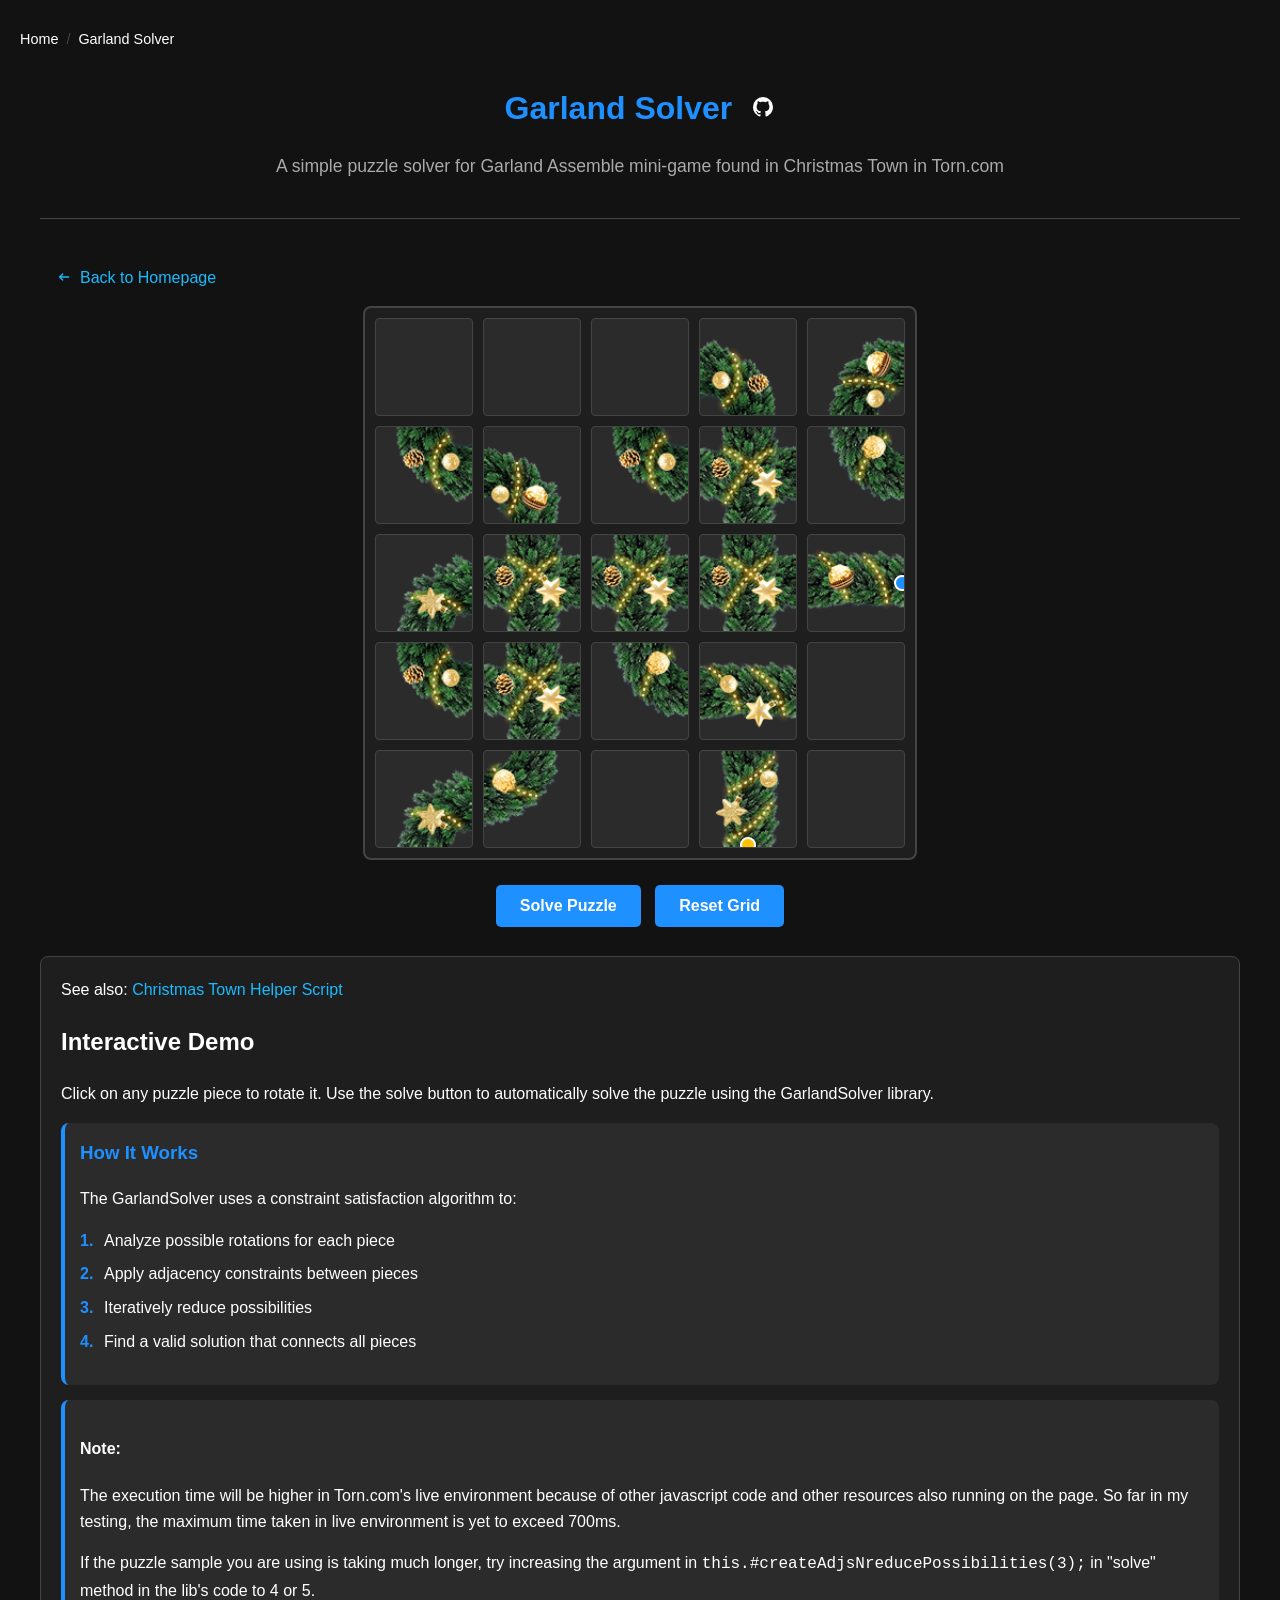
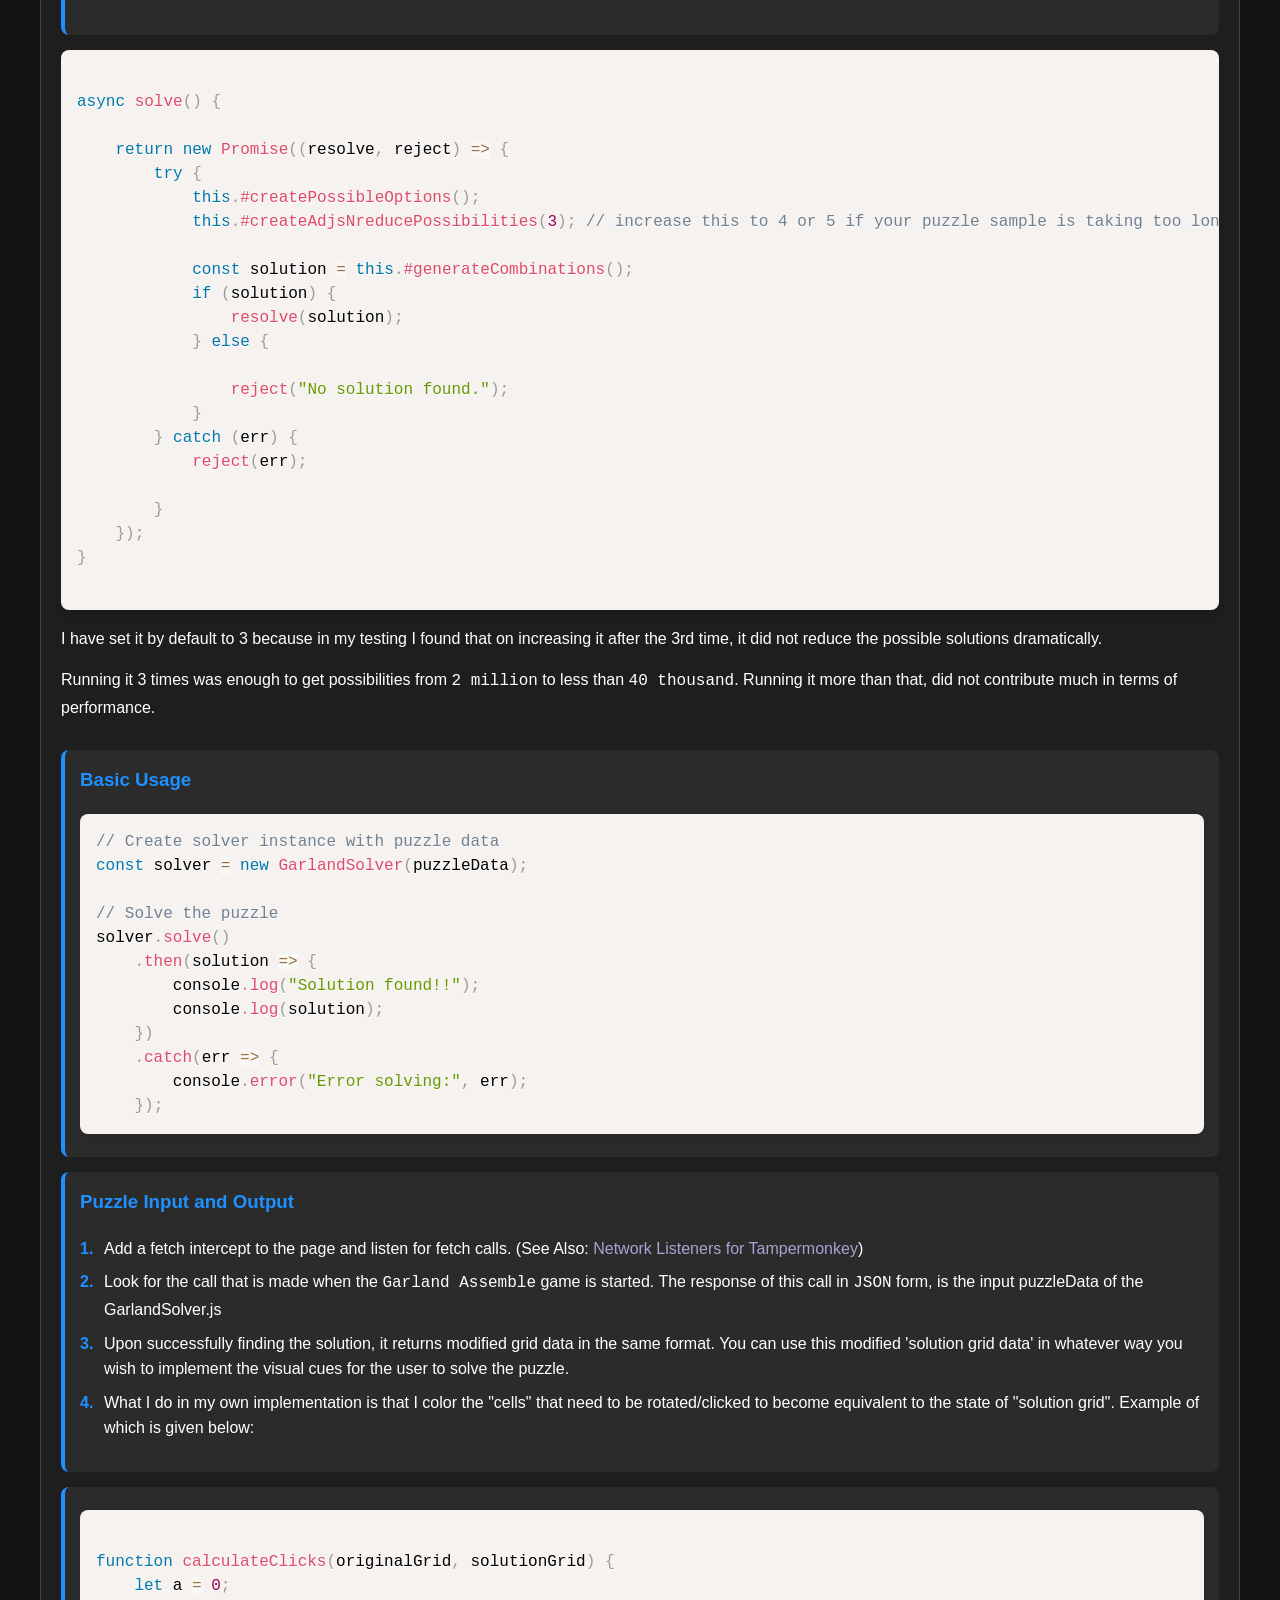
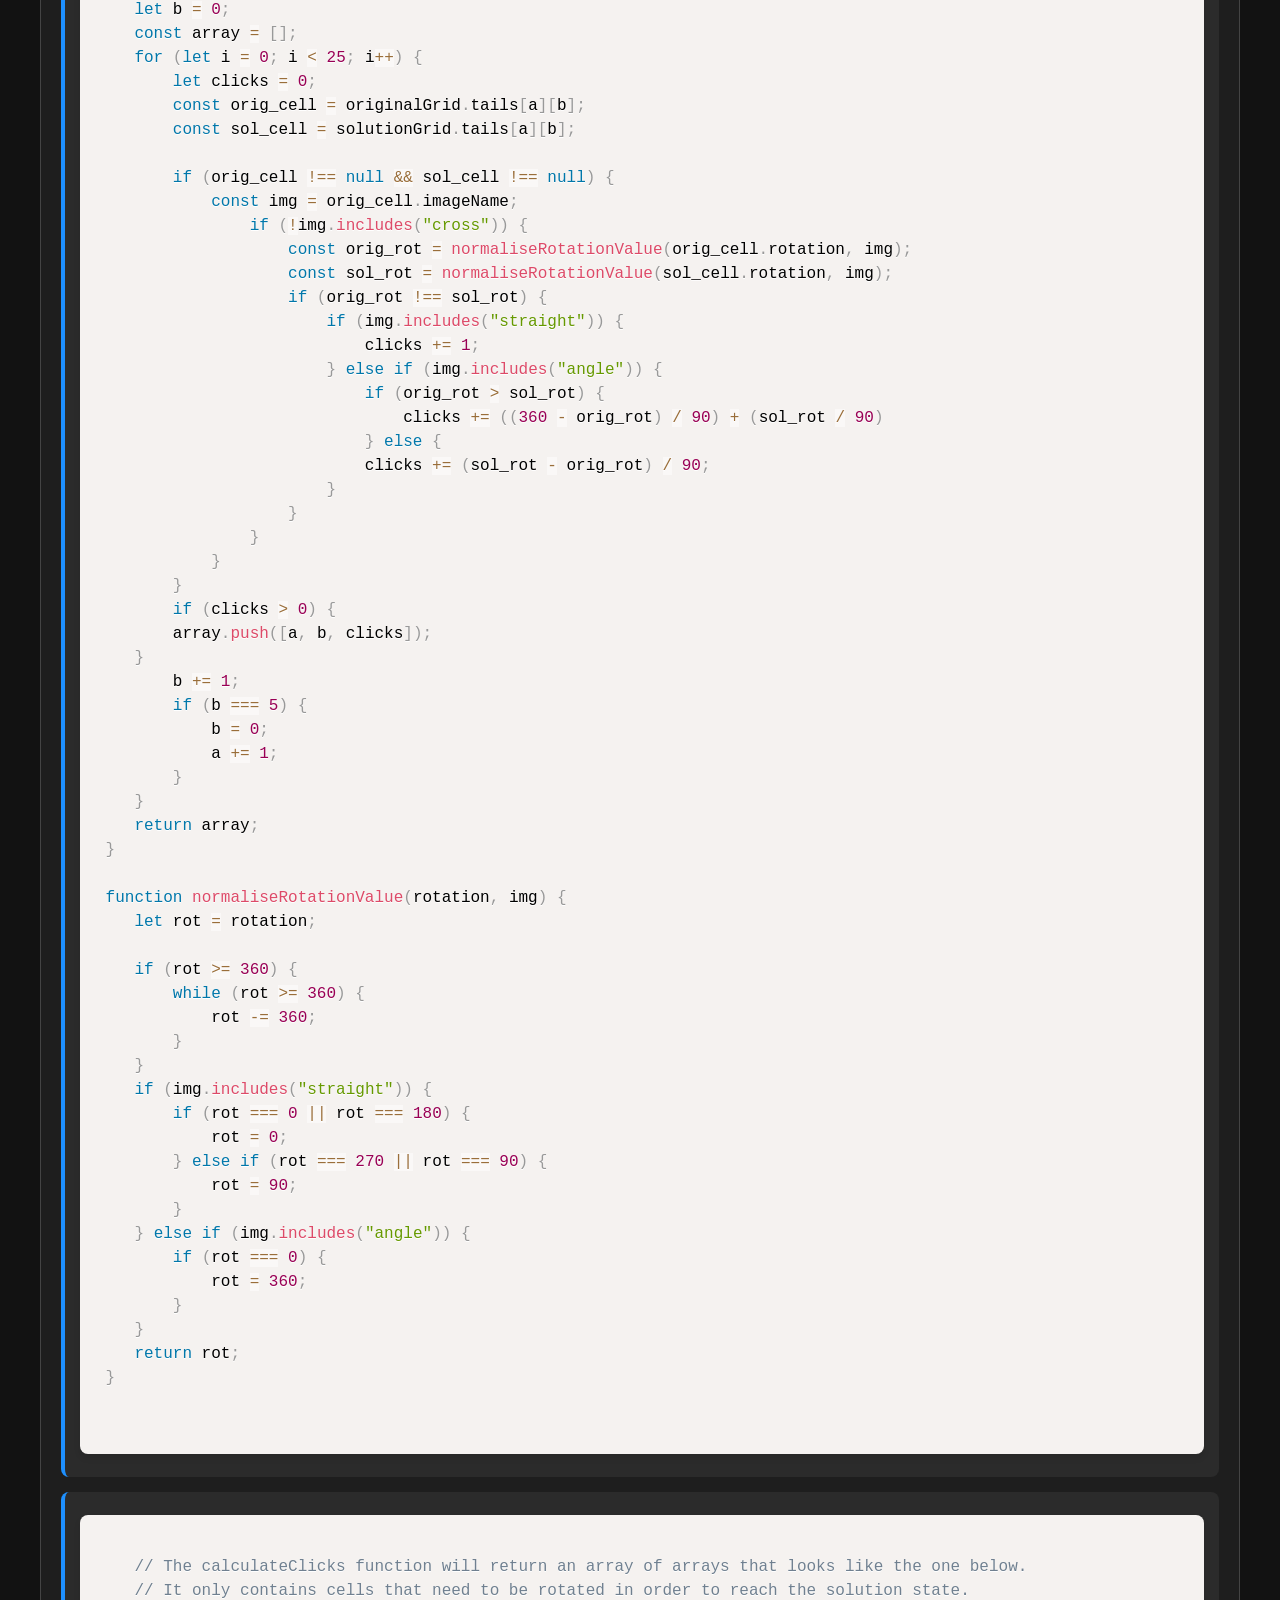
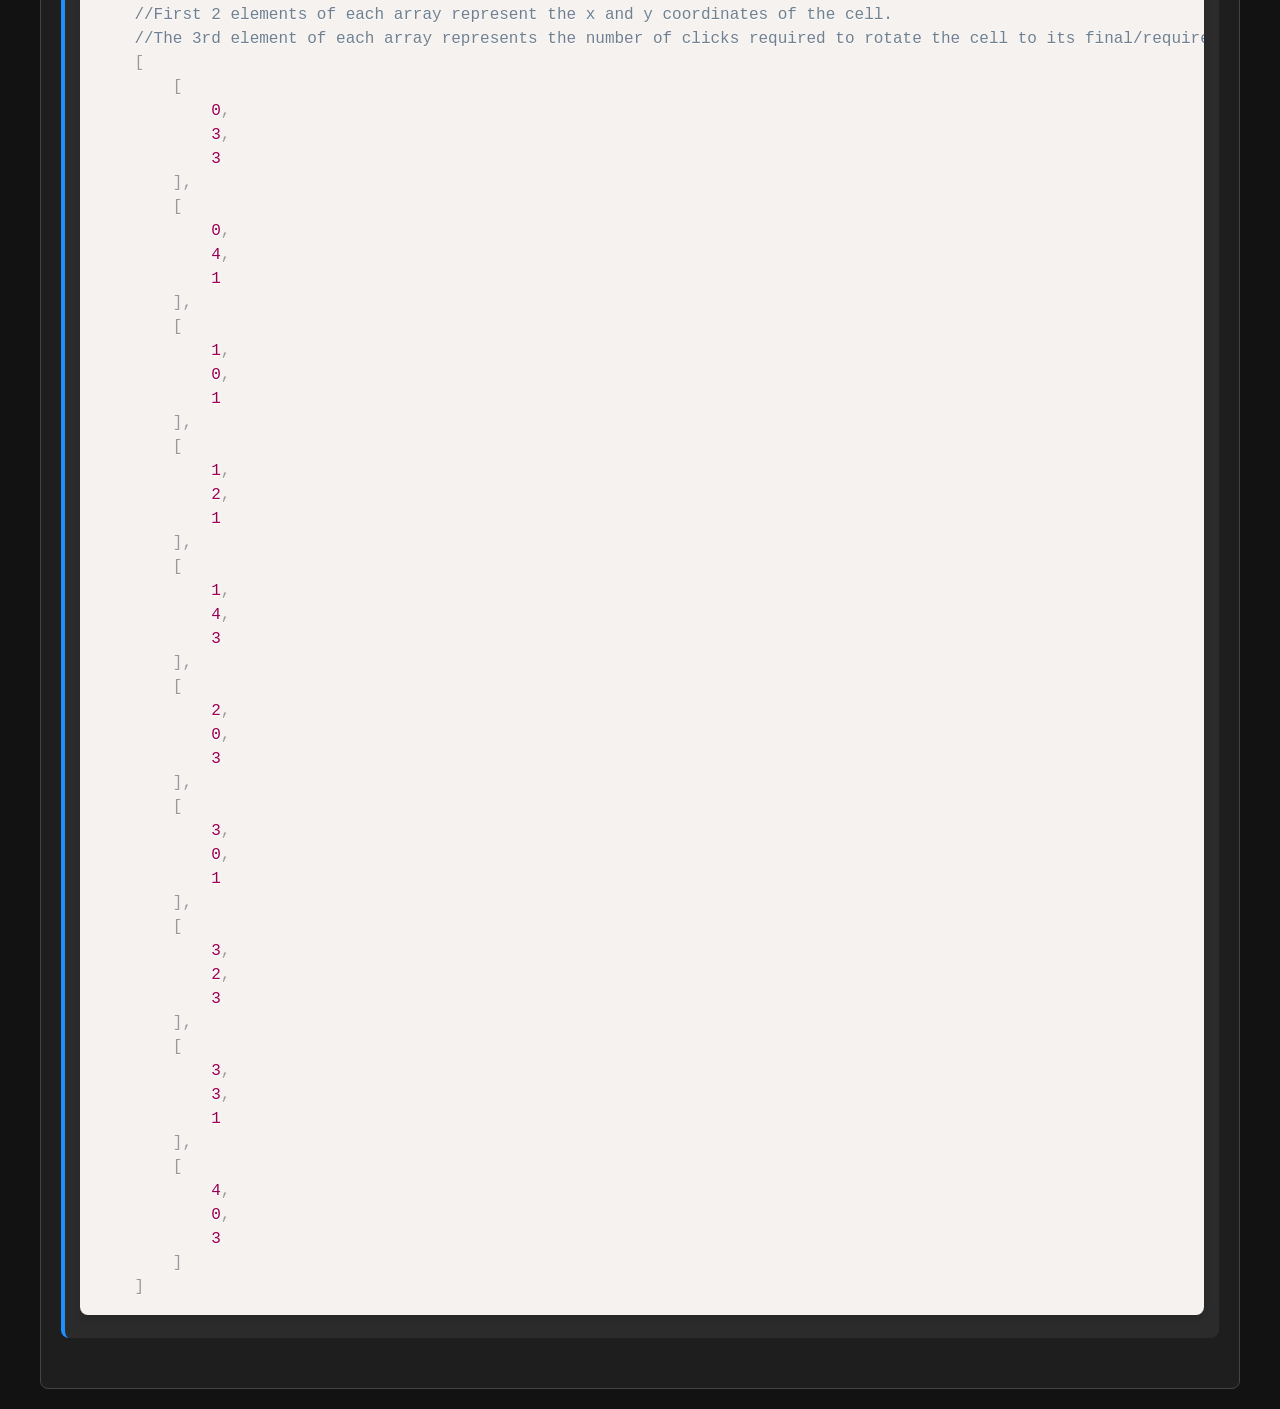
==== commit 16e49aeb: "increased image size to cover 100% of the cell" ====
--- a/docs/examples/garland/index.html
+++ b/docs/examples/garland/index.html
@@ -131,8 +131,8 @@
         }
 
         .grid-item img {
-            width: 80%;
-            height: 80%;
+            width: 100%;
+            height: 100%;
             object-fit: contain;
             transition: transform 0.3s ease;
         }
